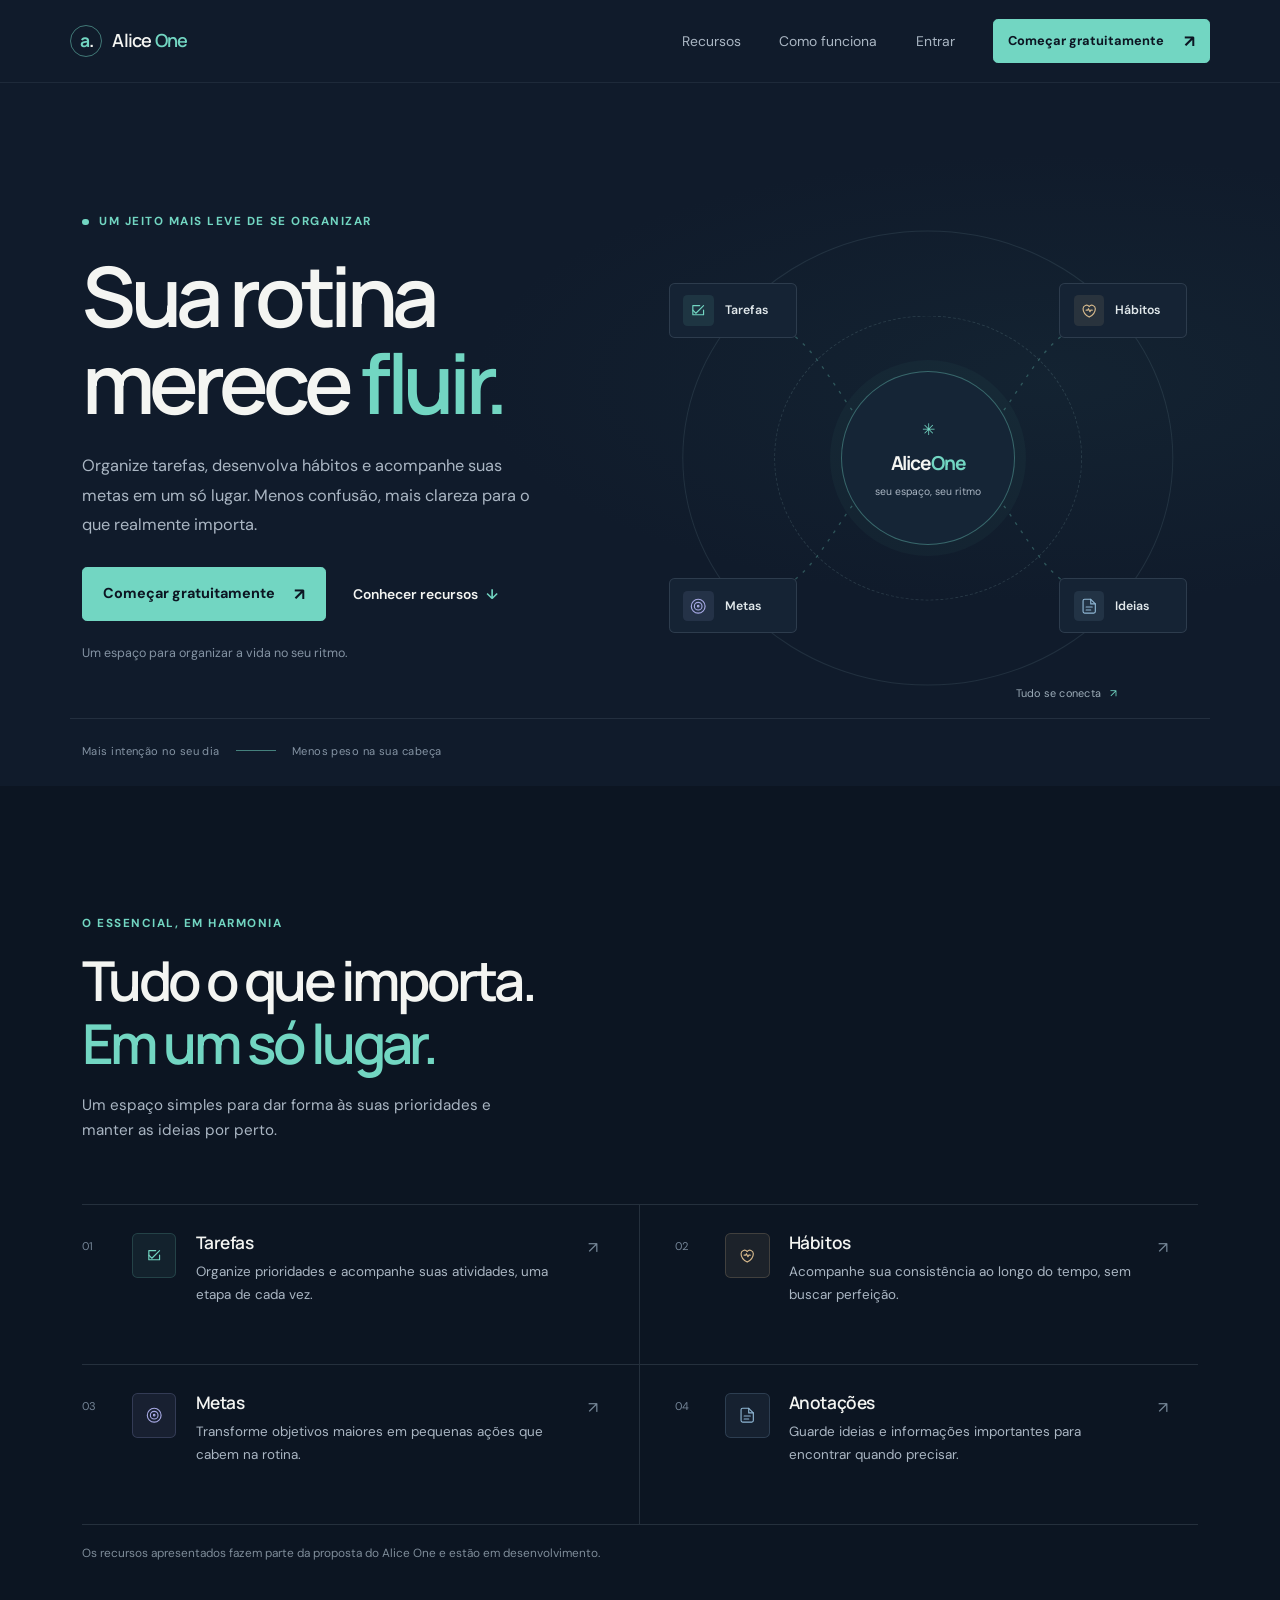
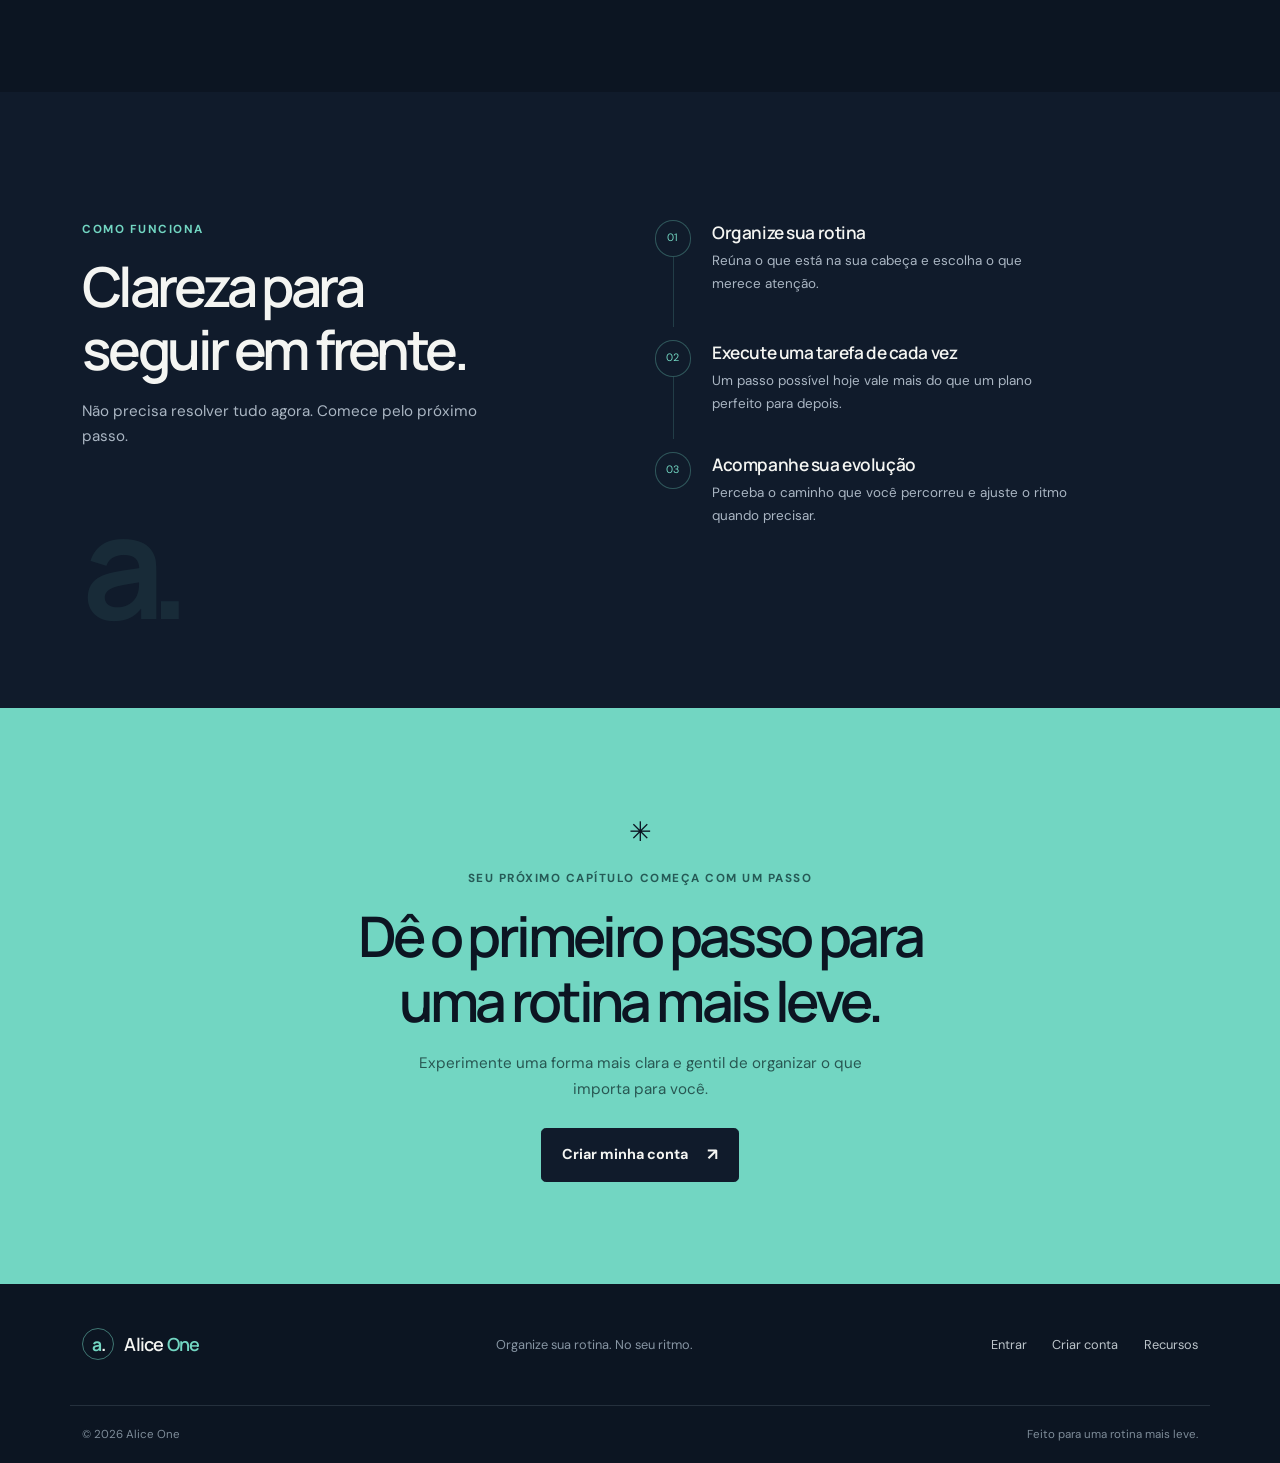
==== index.html @ fb162dd1 "Adicionando apresentação inicial no index.html e adicionando a o arquvivo landing.css" ====
<!DOCTYPE html>
<html lang="pt-BR">
<head>
    <meta charset="UTF-8">
    <meta name="viewport" content="width=device-width, initial-scale=1">
    <meta name="theme-color" content="#101b2b">
    <meta
        name="description"
        content="Conheça o Alice One: um espaço para organizar tarefas, hábitos, metas e ideias com mais clareza."
    >
    <title>Alice One — Sua rotina merece fluir</title>
    <link rel="preconnect" href="https://fonts.googleapis.com">
    <link rel="preconnect" href="https://fonts.gstatic.com" crossorigin>
    <link href="https://fonts.googleapis.com/css2?family=DM+Sans:wght@400;500;600;700&family=Manrope:wght@500;600;700;800&display=swap" rel="stylesheet">
    <link
        href="https://cdn.jsdelivr.net/npm/bootstrap@5.3.3/dist/css/bootstrap.min.css"
        rel="stylesheet"
        integrity="sha384-QWTKZyjpPEjISv5WaRU9OFeRpok6YctnYmDr5pNlyT2bRjXh0JMhjY6hW+ALEwIH"
        crossorigin="anonymous"
    >
    <link rel="stylesheet" href="css/landing.css">
    <script src="js/landing.js" defer></script>
</head>
<body class="landing-page">
    <a class="skip-link" href="#conteudo">Pular para o conteúdo</a>

    <header class="site-header">
        <nav class="container navbar site-nav" aria-label="Navegação principal">
            <a class="brand" href="#inicio" aria-label="Alice One, início">
                <span class="brand-mark" aria-hidden="true">a<span>.</span></span>
                <span>Alice <strong>One</strong></span>
            </a>

            <button
                class="nav-toggle"
                type="button"
                aria-expanded="false"
                aria-controls="menu-principal"
                aria-label="Abrir menu"
            >
                <span></span>
                <span></span>
            </button>

            <div class="nav-menu" id="menu-principal">
                <a href="#recursos">Recursos</a>
                <a href="#como-funciona">Como funciona</a>
                <a class="nav-login" href="pages/autenticacao/login.html">Entrar</a>
                <a class="button button-small" href="pages/autenticacao/cadrastro.html">
                    Começar gratuitamente
                    <span aria-hidden="true">↗</span>
                </a>
            </div>
        </nav>
    </header>

    <main id="conteudo">
        <section class="hero-section" id="inicio" aria-labelledby="hero-title">
            <div class="container hero-grid">
                <div class="hero-copy">
                    <p class="eyebrow"><span class="eyebrow-dot" aria-hidden="true"></span> Um jeito mais leve de se organizar</p>
                    <h1 id="hero-title">Sua rotina<br>merece <span>fluir.</span></h1>
                    <p class="hero-description">
                        Organize tarefas, desenvolva hábitos e acompanhe suas metas em um só lugar.
                        Menos confusão, mais clareza para o que realmente importa.
                    </p>
                    <div class="hero-actions">
                        <a class="button" href="pages/autenticacao/cadrastro.html">
                            Começar gratuitamente
                            <span aria-hidden="true">↗</span>
                        </a>
                        <a class="text-link" href="#recursos">
                            Conhecer recursos
                            <span aria-hidden="true">↓</span>
                        </a>
                    </div>
                    <p class="hero-note">Um espaço para organizar a vida no seu ritmo.</p>
                </div>

                <div class="flow-art" role="img" aria-label="Ilustração conceitual: tarefas, hábitos, metas e ideias conectados em um fluxo de organização pessoal">
                    <div class="art-orbit orbit-outer" aria-hidden="true"></div>
                    <div class="art-orbit orbit-inner" aria-hidden="true"></div>
                    <svg class="flow-lines" viewBox="0 0 540 500" fill="none" aria-hidden="true">
                        <path d="M266 250C185 250 174 111 91 111" />
                        <path d="M274 250C355 250 366 111 449 111" />
                        <path d="M266 250C185 250 174 389 91 389" />
                        <path d="M274 250C355 250 366 389 449 389" />
                        <circle cx="91" cy="111" r="4" />
                        <circle cx="449" cy="111" r="4" />
                        <circle cx="91" cy="389" r="4" />
                        <circle cx="449" cy="389" r="4" />
                    </svg>
                    <div class="flow-center">
                        <span class="center-spark" aria-hidden="true">✳</span>
                        <span class="center-name">Alice<span>One</span></span>
                        <span class="center-caption">seu espaço, seu ritmo</span>
                    </div>
                    <div class="flow-node node-tasks">
                        <span class="node-icon icon-task" aria-hidden="true">
                            <svg viewBox="0 0 24 24"><path d="m5 12 4 4L19 6"/><path d="M19 12v6H5V6h9"/></svg>
                        </span>
                        <span>Tarefas</span>
                    </div>
                    <div class="flow-node node-habits">
                        <span class="node-icon icon-habit" aria-hidden="true">
                            <svg viewBox="0 0 24 24"><path d="M12 21s-8-4.4-8-11a4.5 4.5 0 0 1 8-2.8A4.5 4.5 0 0 1 20 10c0 6.6-8 11-8 11Z"/><path d="M8 12h2l1-2 2 4 1-2h2"/></svg>
                        </span>
                        <span>Hábitos</span>
                    </div>
                    <div class="flow-node node-goals">
                        <span class="node-icon icon-goal" aria-hidden="true">
                            <svg viewBox="0 0 24 24"><circle cx="12" cy="12" r="9"/><circle cx="12" cy="12" r="5"/><circle cx="12" cy="12" r="1"/></svg>
                        </span>
                        <span>Metas</span>
                    </div>
                    <div class="flow-node node-notes">
                        <span class="node-icon icon-note" aria-hidden="true">
                            <svg viewBox="0 0 24 24"><path d="M14 3H6a2 2 0 0 0-2 2v14a2 2 0 0 0 2 2h12a2 2 0 0 0 2-2V9Z"/><path d="M14 3v6h6M8 13h8M8 17h6"/></svg>
                        </span>
                        <span>Ideias</span>
                    </div>
                    <span class="art-label">Tudo se conecta <span aria-hidden="true">↗</span></span>
                </div>
            </div>
            <div class="hero-bottom container" aria-hidden="true">
                <span>Mais intenção no seu dia</span>
                <span class="hero-bottom-line"></span>
                <span>Menos peso na sua cabeça</span>
            </div>
        </section>

        <section class="features-section section-space" id="recursos" aria-labelledby="features-title">
            <div class="container">
                <div class="section-heading">
                    <p class="eyebrow">O essencial, em harmonia</p>
                    <h2 id="features-title">Tudo o que importa.<br><span>Em um só lugar.</span></h2>
                    <p>Um espaço simples para dar forma às suas prioridades e manter as ideias por perto.</p>
                </div>

                <div class="row g-0 feature-list">
                    <article class="col-12 col-md-6 feature-item">
                        <span class="feature-number">01</span>
                        <span class="feature-icon feature-icon-task" aria-hidden="true">
                            <svg viewBox="0 0 24 24"><path d="m5 12 4 4L19 6"/><path d="M19 12v6H5V6h9"/></svg>
                        </span>
                        <div>
                            <h3>Tarefas</h3>
                            <p>Organize prioridades e acompanhe suas atividades, uma etapa de cada vez.</p>
                        </div>
                        <span class="feature-arrow" aria-hidden="true">↗</span>
                    </article>
                    <article class="col-12 col-md-6 feature-item">
                        <span class="feature-number">02</span>
                        <span class="feature-icon feature-icon-habit" aria-hidden="true">
                            <svg viewBox="0 0 24 24"><path d="M12 21s-8-4.4-8-11a4.5 4.5 0 0 1 8-2.8A4.5 4.5 0 0 1 20 10c0 6.6-8 11-8 11Z"/><path d="M8 12h2l1-2 2 4 1-2h2"/></svg>
                        </span>
                        <div>
                            <h3>Hábitos</h3>
                            <p>Acompanhe sua consistência ao longo do tempo, sem buscar perfeição.</p>
                        </div>
                        <span class="feature-arrow" aria-hidden="true">↗</span>
                    </article>
                    <article class="col-12 col-md-6 feature-item">
                        <span class="feature-number">03</span>
                        <span class="feature-icon feature-icon-goal" aria-hidden="true">
                            <svg viewBox="0 0 24 24"><circle cx="12" cy="12" r="9"/><circle cx="12" cy="12" r="5"/><circle cx="12" cy="12" r="1"/></svg>
                        </span>
                        <div>
                            <h3>Metas</h3>
                            <p>Transforme objetivos maiores em pequenas ações que cabem na rotina.</p>
                        </div>
                        <span class="feature-arrow" aria-hidden="true">↗</span>
                    </article>
                    <article class="col-12 col-md-6 feature-item">
                        <span class="feature-number">04</span>
                        <span class="feature-icon feature-icon-note" aria-hidden="true">
                            <svg viewBox="0 0 24 24"><path d="M14 3H6a2 2 0 0 0-2 2v14a2 2 0 0 0 2 2h12a2 2 0 0 0 2-2V9Z"/><path d="M14 3v6h6M8 13h8M8 17h6"/></svg>
                        </span>
                        <div>
                            <h3>Anotações</h3>
                            <p>Guarde ideias e informações importantes para encontrar quando precisar.</p>
                        </div>
                        <span class="feature-arrow" aria-hidden="true">↗</span>
                    </article>
                </div>
                <p class="feature-disclaimer">Os recursos apresentados fazem parte da proposta do Alice One e estão em desenvolvimento.</p>
            </div>
        </section>

        <section class="steps-section section-space" id="como-funciona" aria-labelledby="steps-title">
            <div class="container steps-layout">
                <div class="steps-intro">
                    <p class="eyebrow">Como funciona</p>
                    <h2 id="steps-title">Clareza para<br>seguir em frente.</h2>
                    <p>Não precisa resolver tudo agora. Comece pelo próximo passo.</p>
                    <span class="steps-mark" aria-hidden="true">a.</span>
                </div>
                <ol class="steps-list">
                    <li>
                        <span class="step-index">01</span>
                        <div>
                            <h3>Organize sua rotina</h3>
                            <p>Reúna o que está na sua cabeça e escolha o que merece atenção.</p>
                        </div>
                        <span class="step-line" aria-hidden="true"></span>
                    </li>
                    <li>
                        <span class="step-index">02</span>
                        <div>
                            <h3>Execute uma tarefa de cada vez</h3>
                            <p>Um passo possível hoje vale mais do que um plano perfeito para depois.</p>
                        </div>
                        <span class="step-line" aria-hidden="true"></span>
                    </li>
                    <li>
                        <span class="step-index">03</span>
                        <div>
                            <h3>Acompanhe sua evolução</h3>
                            <p>Perceba o caminho que você percorreu e ajuste o ritmo quando precisar.</p>
                        </div>
                        <span class="step-line" aria-hidden="true"></span>
                    </li>
                </ol>
            </div>
        </section>

        <section class="cta-section" aria-labelledby="cta-title">
            <div class="container cta-inner">
                <span class="cta-asterisk" aria-hidden="true">✳</span>
                <p class="eyebrow">Seu próximo capítulo começa com um passo</p>
                <h2 id="cta-title">Dê o primeiro passo para<br>uma rotina mais leve.</h2>
                <p>Experimente uma forma mais clara e gentil de organizar o que importa para você.</p>
                <a class="button button-dark" href="pages/autenticacao/cadrastro.html">
                    Criar minha conta
                    <span aria-hidden="true">↗</span>
                </a>
            </div>
        </section>
    </main>

    <footer class="site-footer">
        <div class="container footer-main">
            <a class="brand footer-brand" href="#inicio" aria-label="Alice One, voltar ao início">
                <span class="brand-mark" aria-hidden="true">a<span>.</span></span>
                <span>Alice <strong>One</strong></span>
            </a>
            <p>Organize sua rotina. No seu ritmo.</p>
            <nav class="footer-links" aria-label="Navegação do rodapé">
                <a href="pages/autenticacao/login.html">Entrar</a>
                <a href="pages/autenticacao/cadrastro.html">Criar conta</a>
                <a href="#recursos">Recursos</a>
            </nav>
        </div>
        <div class="container footer-bottom">
            <span>© <span id="current-year">2026</span> Alice One</span>
            <span>Feito para uma rotina mais leve.</span>
        </div>
    </footer>
</body>
</html>
---- css/landing.css ----
:root {
    color-scheme: dark;
    --night: #101b2b;
    --night-deep: #0c1522;
    --night-soft: #172538;
    --aqua: #72d6c2;
    --aqua-bright: #8be3d1;
    --white: #f4f5f2;
    --muted: #aab6c3;
    --line: rgba(191, 211, 222, 0.14);
    --font-body: "DM Sans", "Segoe UI", sans-serif;
    --font-heading: "Manrope", "Segoe UI", sans-serif;
}

* {
    box-sizing: border-box;
}

html {
    scroll-behavior: smooth;
    scroll-padding-top: 5.5rem;
}

body.landing-page {
    margin: 0;
    overflow-x: hidden;
    background: var(--night);
    color: var(--white);
    font-family: var(--font-body);
    font-size: 1rem;
    line-height: 1.65;
    -webkit-font-smoothing: antialiased;
}

.landing-page a {
    color: inherit;
    text-decoration: none;
}

.landing-page a:focus-visible,
.landing-page button:focus-visible {
    outline: 3px solid var(--aqua-bright);
    outline-offset: 4px;
}

.skip-link {
    position: absolute;
    z-index: 20;
    top: 0.75rem;
    left: 0.75rem;
    padding: 0.65rem 1rem;
    transform: translateY(-150%);
    border-radius: 0.35rem;
    background: var(--aqua);
    color: var(--night-deep) !important;
    font-weight: 700;
}

.skip-link:focus {
    transform: translateY(0);
}

.site-header {
    position: relative;
    z-index: 5;
    border-bottom: 1px solid rgba(191, 211, 222, 0.08);
}

.site-nav {
    min-height: 82px;
    display: flex;
    justify-content: space-between;
}

.brand {
    display: inline-flex;
    align-items: center;
    gap: 0.65rem;
    color: var(--white) !important;
    font-family: var(--font-heading);
    font-size: 1.13rem;
    font-weight: 600;
    letter-spacing: -0.045em;
}

.brand strong {
    color: var(--aqua);
    font-weight: 600;
}

.brand-mark {
    display: flex;
    width: 2rem;
    height: 2rem;
    align-items: center;
    justify-content: center;
    border: 1px solid rgba(114, 214, 194, 0.5);
    border-radius: 50%;
    color: var(--aqua);
    font-family: var(--font-heading);
    font-size: 1.1rem;
    font-weight: 700;
    letter-spacing: -0.08em;
    line-height: 1;
}

.brand-mark span {
    color: var(--white);
}

.nav-menu {
    display: flex;
    align-items: center;
    gap: clamp(1.2rem, 3vw, 2.6rem);
    color: var(--muted);
    font-size: 0.87rem;
}

.nav-menu > a:not(.button):hover,
.footer-links a:hover {
    color: var(--aqua);
}

.nav-login {
    color: var(--white);
}

.button {
    min-height: 3.35rem;
    display: inline-flex;
    align-items: center;
    justify-content: center;
    gap: 1.2rem;
    padding: 0.85rem 1.25rem;
    border: 1px solid var(--aqua);
    border-radius: 0.3rem;
    background: var(--aqua);
    color: var(--night-deep) !important;
    font-size: 0.9rem;
    font-weight: 700;
    transition: background-color 180ms ease, border-color 180ms ease, transform 180ms ease;
}

.button:hover {
    transform: translateY(-2px);
    border-color: var(--aqua-bright);
    background: var(--aqua-bright);
}

.button span {
    font-size: 1.05rem;
    line-height: 1;
}

.button-small {
    min-height: 2.7rem;
    padding: 0.65rem 0.9rem;
    font-size: 0.8rem;
}

.nav-toggle {
    display: none;
}

.hero-section {
    position: relative;
    overflow: hidden;
    padding: clamp(4.75rem, 9vw, 8rem) 0 1.6rem;
    background:
        radial-gradient(ellipse at 82% 42%, rgba(36, 74, 82, 0.17), transparent 39%),
        var(--night);
}

.hero-grid {
    display: grid;
    min-height: 520px;
    grid-template-columns: minmax(0, 0.91fr) minmax(430px, 1.09fr);
    align-items: center;
    gap: 2rem;
}

.hero-copy {
    position: relative;
    z-index: 1;
    max-width: 570px;
    padding-bottom: 2.5rem;
}

.eyebrow {
    display: flex;
    align-items: center;
    gap: 0.65rem;
    margin: 0 0 1.25rem;
    color: var(--aqua);
    font-size: 0.73rem;
    font-weight: 700;
    letter-spacing: 0.13em;
    text-transform: uppercase;
}

.eyebrow-dot {
    width: 0.42rem;
    height: 0.42rem;
    border-radius: 50%;
    background: var(--aqua);
}

.hero-copy h1,
.section-heading h2,
.steps-intro h2,
.cta-inner h2 {
    margin: 0;
    font-family: var(--font-heading);
    font-weight: 600;
    letter-spacing: -0.065em;
}

.hero-copy h1 {
    font-size: clamp(3.5rem, 6.5vw, 5.65rem);
    line-height: 1.05;
}

.hero-copy h1 span,
.section-heading h2 span {
    color: var(--aqua);
}

.hero-description {
    max-width: 450px;
    margin: 1.55rem 0 1.75rem;
    color: var(--muted);
    font-size: 1.02rem;
    line-height: 1.8;
}

.hero-actions {
    display: flex;
    flex-wrap: wrap;
    align-items: center;
    gap: 1.65rem;
}

.text-link {
    display: inline-flex;
    align-items: center;
    gap: 0.55rem;
    color: var(--white) !important;
    font-size: 0.87rem;
    font-weight: 600;
}

.text-link span {
    color: var(--aqua);
    transition: transform 180ms ease;
}

.text-link:hover span {
    transform: translateY(3px);
}

.hero-note {
    margin: 1.4rem 0 0;
    color: #8493a3;
    font-size: 0.78rem;
}

.flow-art {
    position: relative;
    width: min(100%, 540px);
    aspect-ratio: 540 / 500;
    justify-self: end;
}

.art-orbit {
    position: absolute;
    top: 50%;
    left: 50%;
    border: 1px solid rgba(146, 187, 189, 0.13);
    border-radius: 50%;
    transform: translate(-50%, -50%);
}

.orbit-outer {
    width: 91%;
    height: 91%;
}

.orbit-inner {
    width: 57%;
    height: 57%;
    border-style: dashed;
    border-color: rgba(146, 187, 189, 0.18);
}

.flow-lines {
    position: absolute;
    inset: 0;
    width: 100%;
    height: 100%;
}

.flow-lines path {
    stroke: rgba(114, 214, 194, 0.3);
    stroke-dasharray: 3 7;
    stroke-width: 1.3;
}

.flow-lines circle {
    fill: var(--aqua);
}

.flow-center {
    position: absolute;
    top: 50%;
    left: 50%;
    width: 174px;
    height: 174px;
    display: flex;
    flex-direction: column;
    align-items: center;
    justify-content: center;
    border: 1px solid rgba(114, 214, 194, 0.38);
    border-radius: 50%;
    background: #152536;
    box-shadow: 0 0 0 11px rgba(114, 214, 194, 0.035);
    transform: translate(-50%, -50%);
}

.center-spark {
    margin-bottom: 0.3rem;
    color: var(--aqua);
    font-size: 1rem;
}

.center-name {
    font-family: var(--font-heading);
    font-size: 1.2rem;
    font-weight: 700;
    letter-spacing: -0.06em;
}

.center-name span {
    color: var(--aqua);
}

.center-caption {
    margin-top: 0.2rem;
    color: var(--muted);
    font-size: 0.65rem;
}

.flow-node {
    position: absolute;
    z-index: 1;
    min-width: 128px;
    display: flex;
    align-items: center;
    gap: 0.7rem;
    padding: 0.7rem 0.85rem;
    border: 1px solid rgba(191, 211, 222, 0.14);
    border-radius: 0.35rem;
    background: #152334;
    color: #e1e8eb;
    font-size: 0.77rem;
    font-weight: 600;
}

.node-tasks {
    top: 15%;
    left: 2%;
}

.node-habits {
    top: 15%;
    right: 2%;
}

.node-goals {
    bottom: 15%;
    left: 2%;
}

.node-notes {
    right: 2%;
    bottom: 15%;
}

.node-icon,
.feature-icon {
    display: grid;
    flex: 0 0 auto;
    place-items: center;
}

.node-icon {
    width: 1.9rem;
    height: 1.9rem;
    border-radius: 0.28rem;
    background: rgba(114, 214, 194, 0.1);
    color: var(--aqua);
}

.node-icon svg,
.feature-icon svg {
    width: 1.15rem;
    height: 1.15rem;
    fill: none;
    stroke: currentColor;
    stroke-linecap: round;
    stroke-linejoin: round;
    stroke-width: 1.5;
}

.icon-habit {
    color: #d6b98c;
    background: rgba(214, 185, 140, 0.11);
}

.icon-goal {
    color: #a7a9e4;
    background: rgba(167, 169, 228, 0.11);
}

.icon-note {
    color: #8eb6d3;
    background: rgba(142, 182, 211, 0.11);
}

.art-label {
    position: absolute;
    right: 15%;
    bottom: 1%;
    color: #9cacb8;
    font-size: 0.68rem;
    letter-spacing: 0.02em;
}

.art-label span {
    margin-left: 0.35rem;
    color: var(--aqua);
}

.hero-bottom {
    display: flex;
    align-items: center;
    gap: 1rem;
    padding-top: 1.4rem;
    border-top: 1px solid rgba(191, 211, 222, 0.11);
    color: #8493a3;
    font-size: 0.7rem;
    letter-spacing: 0.04em;
}

.hero-bottom-line {
    width: 2.5rem;
    height: 1px;
    background: rgba(114, 214, 194, 0.55);
}

.section-space {
    padding: clamp(5.5rem, 10vw, 8.5rem) 0;
}

.features-section {
    background: var(--night-deep);
}

.section-heading {
    max-width: 650px;
    margin-bottom: 3.8rem;
}

.section-heading .eyebrow,
.steps-intro .eyebrow {
    margin-bottom: 1rem;
}

.section-heading h2,
.steps-intro h2 {
    font-size: clamp(2.4rem, 4.3vw, 3.65rem);
    line-height: 1.15;
}

.section-heading > p:last-child,
.steps-intro > p:not(.eyebrow) {
    max-width: 435px;
    margin: 1.1rem 0 0;
    color: var(--muted);
    font-size: 0.95rem;
}

.feature-list {
    border-top: 1px solid var(--line);
}

.feature-item {
    min-height: 160px;
    display: grid;
    grid-template-columns: 2.1rem 3rem 1fr 1rem;
    align-items: start;
    gap: 1rem;
    padding: 1.75rem 1.5rem 1.65rem 0;
    border-bottom: 1px solid var(--line);
}

.feature-item:nth-child(odd) {
    padding-right: 2.2rem;
    border-right: 1px solid var(--line);
}

.feature-item:nth-child(even) {
    padding-left: 2.2rem;
}

.feature-number {
    padding-top: 0.25rem;
    color: #748496;
    font-size: 0.7rem;
    font-variant-numeric: tabular-nums;
}

.feature-icon {
    width: 2.8rem;
    height: 2.8rem;
    border: 1px solid rgba(114, 214, 194, 0.18);
    border-radius: 0.35rem;
    background: rgba(114, 214, 194, 0.07);
    color: var(--aqua);
}

.feature-icon-habit {
    border-color: rgba(214, 185, 140, 0.2);
    background: rgba(214, 185, 140, 0.08);
    color: #d6b98c;
}

.feature-icon-goal {
    border-color: rgba(167, 169, 228, 0.2);
    background: rgba(167, 169, 228, 0.08);
    color: #a7a9e4;
}

.feature-icon-note {
    border-color: rgba(142, 182, 211, 0.2);
    background: rgba(142, 182, 211, 0.08);
    color: #8eb6d3;
}

.feature-item h3,
.steps-list h3 {
    margin: 0;
    font-family: var(--font-heading);
    font-size: 1.08rem;
    font-weight: 600;
    letter-spacing: -0.025em;
}

.feature-item p,
.steps-list p {
    max-width: 355px;
    margin: 0.45rem 0 0;
    color: var(--muted);
    font-size: 0.84rem;
    line-height: 1.7;
}

.feature-arrow {
    padding-top: 0.15rem;
    color: #778899;
    font-size: 1rem;
}

.feature-disclaimer {
    margin: 1.2rem 0 0;
    color: #7e8c99;
    font-size: 0.74rem;
}

.steps-section {
    background: var(--night);
}

.steps-layout {
    display: grid;
    grid-template-columns: 0.9fr 1.1fr;
    gap: clamp(3rem, 10vw, 9rem);
}

.steps-intro {
    position: relative;
    min-height: 360px;
}

.steps-mark {
    position: absolute;
    bottom: -3.5rem;
    left: 0;
    color: rgba(114, 214, 194, 0.09);
    font-family: var(--font-heading);
    font-size: 9rem;
    font-weight: 700;
    letter-spacing: -0.12em;
    line-height: 1;
}

.steps-list {
    margin: 0;
    padding: 0;
    list-style: none;
}

.steps-list li {
    position: relative;
    display: grid;
    min-height: 112px;
    grid-template-columns: 2.5rem 1fr;
    gap: 1.1rem;
    padding-bottom: 1.6rem;
}

.steps-list li + li {
    padding-top: 0.5rem;
}

.step-index {
    position: relative;
    z-index: 1;
    width: 2.3rem;
    height: 2.3rem;
    display: grid;
    place-items: center;
    border: 1px solid rgba(114, 214, 194, 0.32);
    border-radius: 50%;
    background: var(--night);
    color: var(--aqua);
    font-size: 0.67rem;
}

.step-line {
    position: absolute;
    top: 2.3rem;
    bottom: 0.3rem;
    left: 1.12rem;
    width: 1px;
    background: rgba(114, 214, 194, 0.19);
}

.steps-list li:last-child .step-line {
    display: none;
}

.steps-list h3 {
    margin-top: 0.2rem;
}

.steps-list p {
    margin-top: 0.4rem;
}

.cta-section {
    padding: clamp(4.5rem, 8vw, 6.8rem) 0;
    background: var(--aqua);
    color: var(--night-deep);
    text-align: center;
}

.cta-inner {
    display: flex;
    flex-direction: column;
    align-items: center;
}

.cta-asterisk {
    margin-bottom: 0.85rem;
    font-size: 1.7rem;
}

.cta-inner .eyebrow {
    justify-content: center;
    margin-bottom: 1rem;
    color: #255a56;
}

.cta-inner h2 {
    font-size: clamp(2.1rem, 4.5vw, 3.5rem);
    line-height: 1.16;
}

.cta-inner > p:not(.eyebrow) {
    max-width: 480px;
    margin: 1.1rem 0 1.65rem;
    color: #285752;
    font-size: 0.95rem;
}

.button-dark {
    border-color: var(--night);
    background: var(--night);
    color: var(--white) !important;
}

.button-dark:hover {
    border-color: #1d3045;
    background: #1d3045;
}

.site-footer {
    background: var(--night-deep);
}

.footer-main {
    min-height: 122px;
    display: flex;
    align-items: center;
    justify-content: space-between;
    gap: 1.5rem;
    border-bottom: 1px solid var(--line);
}

.footer-main > p {
    margin: 0;
    color: #8795a3;
    font-size: 0.8rem;
}

.footer-links {
    display: flex;
    gap: 1.6rem;
    color: #bdc5cb;
    font-size: 0.8rem;
}

.footer-bottom {
    min-height: 57px;
    display: flex;
    align-items: center;
    justify-content: space-between;
    gap: 1rem;
    color: #7e8c99;
    font-size: 0.72rem;
}

@media (max-width: 991.98px) {
    .hero-grid {
        grid-template-columns: minmax(0, 0.92fr) minmax(350px, 1.08fr);
        gap: 0.6rem;
    }

    .hero-copy h1 {
        font-size: clamp(3.25rem, 6vw, 4.7rem);
    }

    .flow-node {
        min-width: 114px;
        padding: 0.6rem 0.65rem;
        font-size: 0.7rem;
    }

    .node-tasks,
    .node-goals {
        left: 0;
    }

    .node-habits,
    .node-notes {
        right: 0;
    }

    .flow-center {
        width: 148px;
        height: 148px;
    }

    .steps-layout {
        gap: 3.5rem;
    }
}

@media (max-width: 767.98px) {
    .site-nav {
        min-height: 72px;
    }

    .nav-toggle {
        width: 2.7rem;
        height: 2.7rem;
        display: flex;
        flex-direction: column;
        align-items: center;
        justify-content: center;
        gap: 0.35rem;
        border: 1px solid rgba(191, 211, 222, 0.2);
        border-radius: 0.3rem;
        background: transparent;
        color: var(--white);
    }

    .nav-toggle span {
        width: 1.1rem;
        height: 1px;
        background: currentColor;
        transition: transform 180ms ease;
    }

    .nav-toggle[aria-expanded="true"] span:first-child {
        transform: translateY(3px) rotate(45deg);
    }

    .nav-toggle[aria-expanded="true"] span:last-child {
        transform: translateY(-3px) rotate(-45deg);
    }

    .nav-menu {
        position: absolute;
        top: calc(100% - 1px);
        right: 0;
        left: 0;
        display: none;
        align-items: stretch;
        gap: 0;
        padding: 0.7rem 1.5rem 1.2rem;
        border-bottom: 1px solid var(--line);
        background: var(--night-deep);
    }

    .nav-menu.is-open {
        display: flex;
        flex-direction: column;
    }

    .nav-menu > a:not(.button) {
        padding: 0.8rem 0;
        border-bottom: 1px solid rgba(191, 211, 222, 0.08);
    }

    .nav-menu .button {
        align-self: flex-start;
        margin-top: 1rem;
    }

    .hero-section {
        padding-top: 4.8rem;
    }

    .hero-grid {
        min-height: initial;
        grid-template-columns: 1fr;
        gap: 2rem;
    }

    .hero-copy {
        padding-bottom: 0;
    }

    .hero-copy h1 {
        font-size: clamp(3.5rem, 12vw, 5.2rem);
    }

    .hero-description {
        max-width: 540px;
    }

    .flow-art {
        width: min(100%, 500px);
        justify-self: center;
    }

    .hero-bottom {
        margin-top: 1rem;
    }

    .feature-item,
    .feature-item:nth-child(odd),
    .feature-item:nth-child(even) {
        min-height: 140px;
        padding: 1.5rem 0;
        border-right: 0;
    }

    .feature-item p {
        max-width: 420px;
    }

    .steps-layout {
        grid-template-columns: 1fr;
        gap: 2.5rem;
    }

    .steps-intro {
        min-height: initial;
    }

    .steps-mark {
        right: 0;
        bottom: -1rem;
        left: auto;
        font-size: 6rem;
    }

    .footer-main {
        min-height: initial;
        flex-wrap: wrap;
        padding-top: 1.75rem;
        padding-bottom: 1.5rem;
    }

    .footer-main > p {
        order: 1;
        width: 100%;
    }
}

@media (max-width: 480px) {
    .hero-section {
        padding-top: 3.7rem;
    }

    .hero-copy h1 {
        font-size: clamp(3.25rem, 15vw, 4.25rem);
    }

    .hero-description {
        font-size: 0.94rem;
    }

    .hero-actions {
        align-items: flex-start;
        flex-direction: column;
        gap: 1.1rem;
    }

    .flow-art {
        width: calc(100% + 1.25rem);
        margin-left: -0.625rem;
    }

    .flow-node {
        min-width: 0;
        gap: 0.45rem;
        padding: 0.5rem;
        font-size: 0.63rem;
    }

    .node-icon {
        width: 1.6rem;
        height: 1.6rem;
    }

    .node-icon svg {
        width: 1rem;
        height: 1rem;
    }

    .flow-center {
        width: 126px;
        height: 126px;
    }

    .center-name {
        font-size: 1.05rem;
    }

    .center-caption {
        font-size: 0.58rem;
    }

    .art-label {
        right: 12%;
        bottom: 0;
        font-size: 0.59rem;
    }

    .hero-bottom {
        gap: 0.55rem;
        font-size: 0.59rem;
    }

    .hero-bottom-line {
        width: 1.3rem;
    }

    .feature-item {
        grid-template-columns: 1.6rem 2.5rem 1fr 0.7rem;
        gap: 0.65rem;
    }

    .feature-icon {
        width: 2.4rem;
        height: 2.4rem;
    }

    .feature-item h3 {
        font-size: 0.98rem;
    }

    .feature-item p {
        font-size: 0.79rem;
    }

    .footer-links {
        flex-wrap: wrap;
        gap: 0.8rem 1.2rem;
    }

    .footer-bottom {
        min-height: 68px;
        align-items: flex-start;
        flex-direction: column;
        justify-content: center;
        gap: 0.15rem;
    }
}

@media (prefers-reduced-motion: reduce) {
    html {
        scroll-behavior: auto;
    }

    *,
    *::before,
    *::after {
        scroll-behavior: auto !important;
        transition-duration: 0.01ms !important;
        animation-duration: 0.01ms !important;
        animation-iteration-count: 1 !important;
    }
}
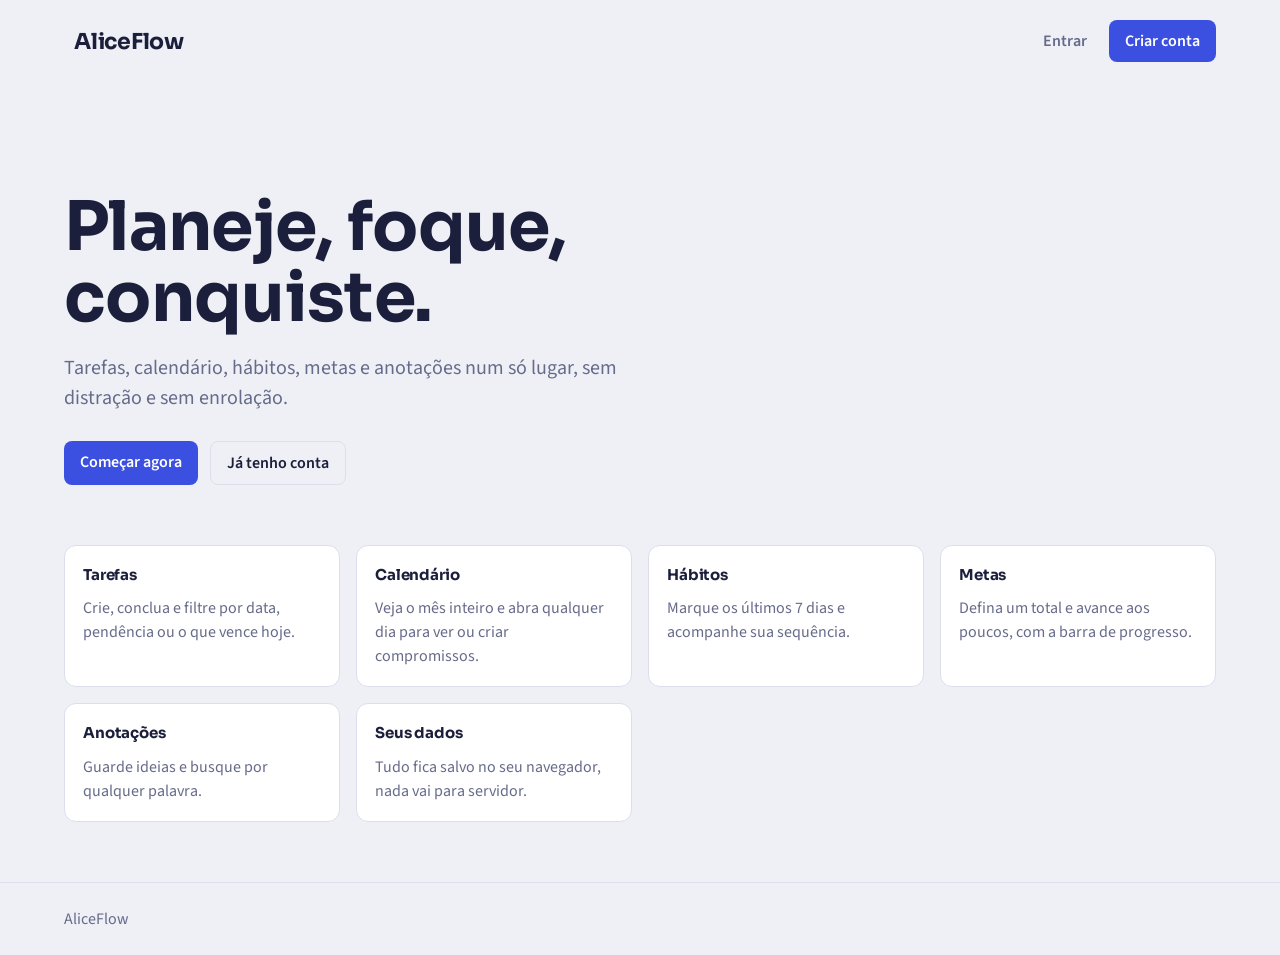
==== commit 7837cd42: "Versão final." ====
--- a/index.html
+++ b/index.html
@@ -1,260 +1,38 @@
 <!DOCTYPE html>
 <html lang="pt-BR">
 <head>
-    <meta charset="UTF-8">
-    <meta name="viewport" content="width=device-width, initial-scale=1">
-    <meta name="theme-color" content="#101b2b">
-    <meta
-        name="description"
-        content="Conheça o Alice One: um espaço para organizar tarefas, hábitos, metas e ideias com mais clareza."
-    >
-    <title>Alice One — Sua rotina merece fluir</title>
-    <link rel="preconnect" href="https://fonts.googleapis.com">
-    <link rel="preconnect" href="https://fonts.gstatic.com" crossorigin>
-    <link href="https://fonts.googleapis.com/css2?family=DM+Sans:wght@400;500;600;700&family=Manrope:wght@500;600;700;800&display=swap" rel="stylesheet">
-    <link
-        href="https://cdn.jsdelivr.net/npm/bootstrap@5.3.3/dist/css/bootstrap.min.css"
-        rel="stylesheet"
-        integrity="sha384-QWTKZyjpPEjISv5WaRU9OFeRpok6YctnYmDr5pNlyT2bRjXh0JMhjY6hW+ALEwIH"
-        crossorigin="anonymous"
-    >
-    <link rel="stylesheet" href="css/landing.css">
-    <script src="js/landing.js" defer></script>
+<meta charset="utf-8">
+<meta name="viewport" content="width=device-width, initial-scale=1">
+<title>AliceFlow | Agenda para organizar seus dias</title>
+<link rel="stylesheet" href="css/style.css">
+<link rel="stylesheet" href="css/landing.css">
 </head>
-<body class="landing-page">
-    <a class="skip-link" href="#conteudo">Pular para o conteúdo</a>
-
-    <header class="site-header">
-        <nav class="container navbar site-nav" aria-label="Navegação principal">
-            <a class="brand" href="#inicio" aria-label="Alice One, início">
-                <span class="brand-mark" aria-hidden="true">a<span>.</span></span>
-                <span>Alice <strong>One</strong></span>
-            </a>
-
-            <button
-                class="nav-toggle"
-                type="button"
-                aria-expanded="false"
-                aria-controls="menu-principal"
-                aria-label="Abrir menu"
-            >
-                <span></span>
-                <span></span>
-            </button>
-
-            <div class="nav-menu" id="menu-principal">
-                <a href="#recursos">Recursos</a>
-                <a href="#como-funciona">Como funciona</a>
-                <a class="nav-login" href="pages/autenticacao/login.html">Entrar</a>
-                <a class="button button-small" href="pages/autenticacao/cadrastro.html">
-                    Começar gratuitamente
-                    <span aria-hidden="true">↗</span>
-                </a>
-            </div>
-        </nav>
-    </header>
-
-    <main id="conteudo">
-        <section class="hero-section" id="inicio" aria-labelledby="hero-title">
-            <div class="container hero-grid">
-                <div class="hero-copy">
-                    <p class="eyebrow"><span class="eyebrow-dot" aria-hidden="true"></span> Um jeito mais leve de se organizar</p>
-                    <h1 id="hero-title">Sua rotina<br>merece <span>fluir.</span></h1>
-                    <p class="hero-description">
-                        Organize tarefas, desenvolva hábitos e acompanhe suas metas em um só lugar.
-                        Menos confusão, mais clareza para o que realmente importa.
-                    </p>
-                    <div class="hero-actions">
-                        <a class="button" href="pages/autenticacao/cadrastro.html">
-                            Começar gratuitamente
-                            <span aria-hidden="true">↗</span>
-                        </a>
-                        <a class="text-link" href="#recursos">
-                            Conhecer recursos
-                            <span aria-hidden="true">↓</span>
-                        </a>
-                    </div>
-                    <p class="hero-note">Um espaço para organizar a vida no seu ritmo.</p>
-                </div>
-
-                <div class="flow-art" role="img" aria-label="Ilustração conceitual: tarefas, hábitos, metas e ideias conectados em um fluxo de organização pessoal">
-                    <div class="art-orbit orbit-outer" aria-hidden="true"></div>
-                    <div class="art-orbit orbit-inner" aria-hidden="true"></div>
-                    <svg class="flow-lines" viewBox="0 0 540 500" fill="none" aria-hidden="true">
-                        <path d="M266 250C185 250 174 111 91 111" />
-                        <path d="M274 250C355 250 366 111 449 111" />
-                        <path d="M266 250C185 250 174 389 91 389" />
-                        <path d="M274 250C355 250 366 389 449 389" />
-                        <circle cx="91" cy="111" r="4" />
-                        <circle cx="449" cy="111" r="4" />
-                        <circle cx="91" cy="389" r="4" />
-                        <circle cx="449" cy="389" r="4" />
-                    </svg>
-                    <div class="flow-center">
-                        <span class="center-spark" aria-hidden="true">✳</span>
-                        <span class="center-name">Alice<span>One</span></span>
-                        <span class="center-caption">seu espaço, seu ritmo</span>
-                    </div>
-                    <div class="flow-node node-tasks">
-                        <span class="node-icon icon-task" aria-hidden="true">
-                            <svg viewBox="0 0 24 24"><path d="m5 12 4 4L19 6"/><path d="M19 12v6H5V6h9"/></svg>
-                        </span>
-                        <span>Tarefas</span>
-                    </div>
-                    <div class="flow-node node-habits">
-                        <span class="node-icon icon-habit" aria-hidden="true">
-                            <svg viewBox="0 0 24 24"><path d="M12 21s-8-4.4-8-11a4.5 4.5 0 0 1 8-2.8A4.5 4.5 0 0 1 20 10c0 6.6-8 11-8 11Z"/><path d="M8 12h2l1-2 2 4 1-2h2"/></svg>
-                        </span>
-                        <span>Hábitos</span>
-                    </div>
-                    <div class="flow-node node-goals">
-                        <span class="node-icon icon-goal" aria-hidden="true">
-                            <svg viewBox="0 0 24 24"><circle cx="12" cy="12" r="9"/><circle cx="12" cy="12" r="5"/><circle cx="12" cy="12" r="1"/></svg>
-                        </span>
-                        <span>Metas</span>
-                    </div>
-                    <div class="flow-node node-notes">
-                        <span class="node-icon icon-note" aria-hidden="true">
-                            <svg viewBox="0 0 24 24"><path d="M14 3H6a2 2 0 0 0-2 2v14a2 2 0 0 0 2 2h12a2 2 0 0 0 2-2V9Z"/><path d="M14 3v6h6M8 13h8M8 17h6"/></svg>
-                        </span>
-                        <span>Ideias</span>
-                    </div>
-                    <span class="art-label">Tudo se conecta <span aria-hidden="true">↗</span></span>
-                </div>
-            </div>
-            <div class="hero-bottom container" aria-hidden="true">
-                <span>Mais intenção no seu dia</span>
-                <span class="hero-bottom-line"></span>
-                <span>Menos peso na sua cabeça</span>
-            </div>
-        </section>
-
-        <section class="features-section section-space" id="recursos" aria-labelledby="features-title">
-            <div class="container">
-                <div class="section-heading">
-                    <p class="eyebrow">O essencial, em harmonia</p>
-                    <h2 id="features-title">Tudo o que importa.<br><span>Em um só lugar.</span></h2>
-                    <p>Um espaço simples para dar forma às suas prioridades e manter as ideias por perto.</p>
-                </div>
-
-                <div class="row g-0 feature-list">
-                    <article class="col-12 col-md-6 feature-item">
-                        <span class="feature-number">01</span>
-                        <span class="feature-icon feature-icon-task" aria-hidden="true">
-                            <svg viewBox="0 0 24 24"><path d="m5 12 4 4L19 6"/><path d="M19 12v6H5V6h9"/></svg>
-                        </span>
-                        <div>
-                            <h3>Tarefas</h3>
-                            <p>Organize prioridades e acompanhe suas atividades, uma etapa de cada vez.</p>
-                        </div>
-                        <span class="feature-arrow" aria-hidden="true">↗</span>
-                    </article>
-                    <article class="col-12 col-md-6 feature-item">
-                        <span class="feature-number">02</span>
-                        <span class="feature-icon feature-icon-habit" aria-hidden="true">
-                            <svg viewBox="0 0 24 24"><path d="M12 21s-8-4.4-8-11a4.5 4.5 0 0 1 8-2.8A4.5 4.5 0 0 1 20 10c0 6.6-8 11-8 11Z"/><path d="M8 12h2l1-2 2 4 1-2h2"/></svg>
-                        </span>
-                        <div>
-                            <h3>Hábitos</h3>
-                            <p>Acompanhe sua consistência ao longo do tempo, sem buscar perfeição.</p>
-                        </div>
-                        <span class="feature-arrow" aria-hidden="true">↗</span>
-                    </article>
-                    <article class="col-12 col-md-6 feature-item">
-                        <span class="feature-number">03</span>
-                        <span class="feature-icon feature-icon-goal" aria-hidden="true">
-                            <svg viewBox="0 0 24 24"><circle cx="12" cy="12" r="9"/><circle cx="12" cy="12" r="5"/><circle cx="12" cy="12" r="1"/></svg>
-                        </span>
-                        <div>
-                            <h3>Metas</h3>
-                            <p>Transforme objetivos maiores em pequenas ações que cabem na rotina.</p>
-                        </div>
-                        <span class="feature-arrow" aria-hidden="true">↗</span>
-                    </article>
-                    <article class="col-12 col-md-6 feature-item">
-                        <span class="feature-number">04</span>
-                        <span class="feature-icon feature-icon-note" aria-hidden="true">
-                            <svg viewBox="0 0 24 24"><path d="M14 3H6a2 2 0 0 0-2 2v14a2 2 0 0 0 2 2h12a2 2 0 0 0 2-2V9Z"/><path d="M14 3v6h6M8 13h8M8 17h6"/></svg>
-                        </span>
-                        <div>
-                            <h3>Anotações</h3>
-                            <p>Guarde ideias e informações importantes para encontrar quando precisar.</p>
-                        </div>
-                        <span class="feature-arrow" aria-hidden="true">↗</span>
-                    </article>
-                </div>
-                <p class="feature-disclaimer">Os recursos apresentados fazem parte da proposta do Alice One e estão em desenvolvimento.</p>
-            </div>
-        </section>
-
-        <section class="steps-section section-space" id="como-funciona" aria-labelledby="steps-title">
-            <div class="container steps-layout">
-                <div class="steps-intro">
-                    <p class="eyebrow">Como funciona</p>
-                    <h2 id="steps-title">Clareza para<br>seguir em frente.</h2>
-                    <p>Não precisa resolver tudo agora. Comece pelo próximo passo.</p>
-                    <span class="steps-mark" aria-hidden="true">a.</span>
-                </div>
-                <ol class="steps-list">
-                    <li>
-                        <span class="step-index">01</span>
-                        <div>
-                            <h3>Organize sua rotina</h3>
-                            <p>Reúna o que está na sua cabeça e escolha o que merece atenção.</p>
-                        </div>
-                        <span class="step-line" aria-hidden="true"></span>
-                    </li>
-                    <li>
-                        <span class="step-index">02</span>
-                        <div>
-                            <h3>Execute uma tarefa de cada vez</h3>
-                            <p>Um passo possível hoje vale mais do que um plano perfeito para depois.</p>
-                        </div>
-                        <span class="step-line" aria-hidden="true"></span>
-                    </li>
-                    <li>
-                        <span class="step-index">03</span>
-                        <div>
-                            <h3>Acompanhe sua evolução</h3>
-                            <p>Perceba o caminho que você percorreu e ajuste o ritmo quando precisar.</p>
-                        </div>
-                        <span class="step-line" aria-hidden="true"></span>
-                    </li>
-                </ol>
-            </div>
-        </section>
-
-        <section class="cta-section" aria-labelledby="cta-title">
-            <div class="container cta-inner">
-                <span class="cta-asterisk" aria-hidden="true">✳</span>
-                <p class="eyebrow">Seu próximo capítulo começa com um passo</p>
-                <h2 id="cta-title">Dê o primeiro passo para<br>uma rotina mais leve.</h2>
-                <p>Experimente uma forma mais clara e gentil de organizar o que importa para você.</p>
-                <a class="button button-dark" href="pages/autenticacao/cadrastro.html">
-                    Criar minha conta
-                    <span aria-hidden="true">↗</span>
-                </a>
-            </div>
-        </section>
-    </main>
-
-    <footer class="site-footer">
-        <div class="container footer-main">
-            <a class="brand footer-brand" href="#inicio" aria-label="Alice One, voltar ao início">
-                <span class="brand-mark" aria-hidden="true">a<span>.</span></span>
-                <span>Alice <strong>One</strong></span>
-            </a>
-            <p>Organize sua rotina. No seu ritmo.</p>
-            <nav class="footer-links" aria-label="Navegação do rodapé">
-                <a href="pages/autenticacao/login.html">Entrar</a>
-                <a href="pages/autenticacao/cadrastro.html">Criar conta</a>
-                <a href="#recursos">Recursos</a>
-            </nav>
-        </div>
-        <div class="container footer-bottom">
-            <span>© <span id="current-year">2026</span> Alice One</span>
-            <span>Feito para uma rotina mais leve.</span>
-        </div>
-    </footer>
+<body>
+<header class="topo">
+<span class="logo">AliceFlow</span>
+<nav>
+<a href="pages/autenticacao/login.html">Entrar</a>
+<a class="btn" id="topo-criar" href="pages/autenticacao/cadastro.html">Criar conta</a>
+</nav>
+</header>
+<section class="capa">
+<h1>Planeje, foque, conquiste.</h1>
+<p>Tarefas, calendário, hábitos, metas e anotações num só lugar, sem distração e sem enrolação.</p>
+<div class="acoes">
+<a class="btn" id="criar" href="pages/autenticacao/cadastro.html">Começar agora</a>
+<a class="btn vazado" id="entrar" href="pages/autenticacao/login.html">Já tenho conta</a>
+</div>
+</section>
+<section class="recursos">
+<div><h3>Tarefas</h3><p>Crie, conclua e filtre por data, pendência ou o que vence hoje.</p></div>
+<div><h3>Calendário</h3><p>Veja o mês inteiro e abra qualquer dia para ver ou criar compromissos.</p></div>
+<div><h3>Hábitos</h3><p>Marque os últimos 7 dias e acompanhe sua sequência.</p></div>
+<div><h3>Metas</h3><p>Defina um total e avance aos poucos, com a barra de progresso.</p></div>
+<div><h3>Anotações</h3><p>Guarde ideias e busque por qualquer palavra.</p></div>
+<div><h3>Seus dados</h3><p>Tudo fica salvo no seu navegador, nada vai para servidor.</p></div>
+</section>
+<footer>AliceFlow</footer>
+<script src="js/storage.js"></script>
+<script src="js/landing.js"></script>
 </body>
-</html>
+</html>
--- a/css/style.css
+++ b/css/style.css
@@ -0,0 +1,73 @@
+@import url("https://fonts.googleapis.com/css2?family=Sora:wght@500;700&family=Source+Sans+3:wght@400;600&display=swap");
+:root{--bg:#eef0f6;--card:#fff;--tx:#1b1f3b;--mu:#666b8a;--ln:#dcdfeb;--ac:#3b4fe0;--on:#fff;--ok:#1f9d6b;--bad:#c93c4b}
+@media (prefers-color-scheme:dark){:root:not([data-theme=light]){--bg:#12141f;--card:#1b1e2e;--tx:#e8eaf6;--mu:#9498b8;--ln:#2c3048;--ac:#8b9bff;--on:#12141f;--ok:#4cc790;--bad:#ff7b88}}
+:root[data-theme=dark]{--bg:#12141f;--card:#1b1e2e;--tx:#e8eaf6;--mu:#9498b8;--ln:#2c3048;--ac:#8b9bff;--on:#12141f;--ok:#4cc790;--bad:#ff7b88}
+*{box-sizing:border-box;margin:0}
+body{background:var(--bg);color:var(--tx);font:400 16px/1.5 "Source Sans 3",system-ui,sans-serif;min-height:100vh}
+body[data-page]{display:grid;grid-template-columns:220px 1fr}
+h1,h2,h3,.logo{font-family:Sora,system-ui,sans-serif;letter-spacing:-.01em}
+a{color:var(--ac)}
+nav{padding:24px 16px;border-right:1px solid var(--ln);position:sticky;top:0;height:100vh;display:flex;flex-direction:column;gap:4px}
+.logo{font-size:22px;font-weight:700;padding:0 10px}
+.tag{color:var(--mu);font-size:13px;padding:0 10px 20px}
+nav a{padding:9px 12px;border-radius:8px;color:var(--mu);text-decoration:none;font-weight:600}
+nav a:hover{color:var(--tx)}
+nav a.on{background:var(--ac);color:var(--on)}
+.sair{margin-top:auto;text-align:left;padding:9px 12px;color:var(--mu);font-weight:600}
+main{padding:32px clamp(16px,4vw,48px);max-width:860px;width:100%}
+h2{font-size:26px;margin-bottom:18px}
+h3{font-size:15px;margin-bottom:10px}
+.hero{display:flex;align-items:center;gap:24px;margin-bottom:24px;color:var(--mu)}
+.ring{width:110px;height:110px;flex:none;position:relative}
+.ring svg{transform:rotate(-90deg)}
+.ring b{position:absolute;inset:0;display:grid;place-items:center;font:700 22px Sora,sans-serif;color:var(--tx)}
+.stats{display:grid;grid-template-columns:repeat(3,1fr);gap:12px;margin-bottom:24px}
+.stat{background:var(--card);border:1px solid var(--ln);border-radius:14px;padding:14px 16px}
+.stat b{display:block;font:700 26px Sora,sans-serif}
+.stat span{color:var(--mu);font-size:14px}
+.box{background:var(--card);border:1px solid var(--ln);border-radius:10px;padding:16px;margin-bottom:16px}
+.cols{display:grid;grid-template-columns:1fr 1fr;gap:16px}
+.cols .box{margin:0}
+ul{list-style:none;padding:0}
+.row{display:flex;align-items:center;gap:10px;padding:9px 0;border-bottom:1px solid var(--ln)}
+.row:last-child{border:0}
+.row span{flex:1}
+.row.done span{text-decoration:line-through;color:var(--mu)}
+.row small,small{color:var(--mu)}
+.empty{color:var(--mu);padding:6px 0}
+input,select,textarea,button{font:inherit;color:inherit}
+input[type=text],input[type=email],input[type=password],input[type=date],input[type=number],select,textarea{background:var(--bg);border:1px solid var(--ln);border-radius:8px;padding:9px 12px;min-width:0}
+input[type=checkbox]{width:19px;height:19px;accent-color:var(--ac)}
+form{display:flex;gap:8px;margin-bottom:16px;flex-wrap:wrap}
+form input[type=text],form textarea{flex:1;min-width:140px}
+button{cursor:pointer;border:0;background:none}
+.btn{background:var(--ac);color:var(--on);border-radius:8px;padding:9px 16px;font-weight:600;text-decoration:none;display:inline-block}
+.btn.perigo{background:var(--bad);color:#fff}
+.btn.vazado{background:none;color:var(--tx);border:1px solid var(--ln)}
+.x{color:var(--mu);font-size:20px;line-height:1;padding:2px 6px;border-radius:6px}
+.x:hover{color:var(--bad)}
+:focus-visible{outline:2px solid var(--ac);outline-offset:2px}
+.chips{display:flex;gap:8px;margin-bottom:14px;flex-wrap:wrap}
+.chip{border:1px solid var(--ln);border-radius:99px;padding:5px 14px;color:var(--mu)}
+.chip.on{background:var(--tx);color:var(--bg);border-color:var(--tx)}
+.mes{display:flex;align-items:center;justify-content:space-between;margin-bottom:10px}
+.mes h3{margin:0;text-transform:capitalize}
+.grid{display:grid;grid-template-columns:repeat(7,1fr);gap:4px;margin-bottom:18px}
+.grid em{font-style:normal;color:var(--mu);font-size:13px;text-align:center}
+.day{aspect-ratio:1;border-radius:8px;background:var(--card);border:1px solid var(--ln);position:relative;font-weight:600}
+.day.now{border-color:var(--ac)}
+.day.sel{background:var(--ac);color:var(--on)}
+.day b{position:absolute;bottom:5px;left:50%;width:5px;height:5px;margin-left:-2.5px;border-radius:50%;background:var(--ok)}
+.dots{display:flex;gap:5px}
+.dot{width:28px;height:28px;border-radius:6px;border:1px solid var(--ln);font-size:12px;color:var(--mu)}
+.dot.on{background:var(--ok);border-color:var(--ok);color:#fff}
+.bar{height:8px;border-radius:99px;background:var(--bg);overflow:hidden;margin:8px 0}
+.bar i{display:block;height:100%;background:var(--ac)}
+.meta{display:flex;align-items:center;gap:8px;margin-bottom:6px}
+.meta h3{flex:1;margin:0}
+.notas{display:grid;grid-template-columns:repeat(auto-fill,minmax(230px,1fr));gap:12px}
+.nota{background:var(--card);border:1px solid var(--ln);border-radius:10px;padding:14px}
+.nota p{margin-bottom:8px;overflow-wrap:anywhere}
+#busca{width:100%;margin-bottom:16px}
+.campo{display:grid;gap:6px;margin-bottom:12px}
+@media (prefers-reduced-motion:no-preference){.bar i{transition:width .3s}}
--- a/css/landing.css
+++ b/css/landing.css
@@ -1,1027 +1,10 @@
-:root {
-    color-scheme: dark;
-    --night: #101b2b;
-    --night-deep: #0c1522;
-    --night-soft: #172538;
-    --aqua: #72d6c2;
-    --aqua-bright: #8be3d1;
-    --white: #f4f5f2;
-    --muted: #aab6c3;
-    --line: rgba(191, 211, 222, 0.14);
-    --font-body: "DM Sans", "Segoe UI", sans-serif;
-    --font-heading: "Manrope", "Segoe UI", sans-serif;
-}
-
-* {
-    box-sizing: border-box;
-}
-
-html {
-    scroll-behavior: smooth;
-    scroll-padding-top: 5.5rem;
-}
-
-body.landing-page {
-    margin: 0;
-    overflow-x: hidden;
-    background: var(--night);
-    color: var(--white);
-    font-family: var(--font-body);
-    font-size: 1rem;
-    line-height: 1.65;
-    -webkit-font-smoothing: antialiased;
-}
-
-.landing-page a {
-    color: inherit;
-    text-decoration: none;
-}
-
-.landing-page a:focus-visible,
-.landing-page button:focus-visible {
-    outline: 3px solid var(--aqua-bright);
-    outline-offset: 4px;
-}
-
-.skip-link {
-    position: absolute;
-    z-index: 20;
-    top: 0.75rem;
-    left: 0.75rem;
-    padding: 0.65rem 1rem;
-    transform: translateY(-150%);
-    border-radius: 0.35rem;
-    background: var(--aqua);
-    color: var(--night-deep) !important;
-    font-weight: 700;
-}
-
-.skip-link:focus {
-    transform: translateY(0);
-}
-
-.site-header {
-    position: relative;
-    z-index: 5;
-    border-bottom: 1px solid rgba(191, 211, 222, 0.08);
-}
-
-.site-nav {
-    min-height: 82px;
-    display: flex;
-    justify-content: space-between;
-}
-
-.brand {
-    display: inline-flex;
-    align-items: center;
-    gap: 0.65rem;
-    color: var(--white) !important;
-    font-family: var(--font-heading);
-    font-size: 1.13rem;
-    font-weight: 600;
-    letter-spacing: -0.045em;
-}
-
-.brand strong {
-    color: var(--aqua);
-    font-weight: 600;
-}
-
-.brand-mark {
-    display: flex;
-    width: 2rem;
-    height: 2rem;
-    align-items: center;
-    justify-content: center;
-    border: 1px solid rgba(114, 214, 194, 0.5);
-    border-radius: 50%;
-    color: var(--aqua);
-    font-family: var(--font-heading);
-    font-size: 1.1rem;
-    font-weight: 700;
-    letter-spacing: -0.08em;
-    line-height: 1;
-}
-
-.brand-mark span {
-    color: var(--white);
-}
-
-.nav-menu {
-    display: flex;
-    align-items: center;
-    gap: clamp(1.2rem, 3vw, 2.6rem);
-    color: var(--muted);
-    font-size: 0.87rem;
-}
-
-.nav-menu > a:not(.button):hover,
-.footer-links a:hover {
-    color: var(--aqua);
-}
-
-.nav-login {
-    color: var(--white);
-}
-
-.button {
-    min-height: 3.35rem;
-    display: inline-flex;
-    align-items: center;
-    justify-content: center;
-    gap: 1.2rem;
-    padding: 0.85rem 1.25rem;
-    border: 1px solid var(--aqua);
-    border-radius: 0.3rem;
-    background: var(--aqua);
-    color: var(--night-deep) !important;
-    font-size: 0.9rem;
-    font-weight: 700;
-    transition: background-color 180ms ease, border-color 180ms ease, transform 180ms ease;
-}
-
-.button:hover {
-    transform: translateY(-2px);
-    border-color: var(--aqua-bright);
-    background: var(--aqua-bright);
-}
-
-.button span {
-    font-size: 1.05rem;
-    line-height: 1;
-}
-
-.button-small {
-    min-height: 2.7rem;
-    padding: 0.65rem 0.9rem;
-    font-size: 0.8rem;
-}
-
-.nav-toggle {
-    display: none;
-}
-
-.hero-section {
-    position: relative;
-    overflow: hidden;
-    padding: clamp(4.75rem, 9vw, 8rem) 0 1.6rem;
-    background:
-        radial-gradient(ellipse at 82% 42%, rgba(36, 74, 82, 0.17), transparent 39%),
-        var(--night);
-}
-
-.hero-grid {
-    display: grid;
-    min-height: 520px;
-    grid-template-columns: minmax(0, 0.91fr) minmax(430px, 1.09fr);
-    align-items: center;
-    gap: 2rem;
-}
-
-.hero-copy {
-    position: relative;
-    z-index: 1;
-    max-width: 570px;
-    padding-bottom: 2.5rem;
-}
-
-.eyebrow {
-    display: flex;
-    align-items: center;
-    gap: 0.65rem;
-    margin: 0 0 1.25rem;
-    color: var(--aqua);
-    font-size: 0.73rem;
-    font-weight: 700;
-    letter-spacing: 0.13em;
-    text-transform: uppercase;
-}
-
-.eyebrow-dot {
-    width: 0.42rem;
-    height: 0.42rem;
-    border-radius: 50%;
-    background: var(--aqua);
-}
-
-.hero-copy h1,
-.section-heading h2,
-.steps-intro h2,
-.cta-inner h2 {
-    margin: 0;
-    font-family: var(--font-heading);
-    font-weight: 600;
-    letter-spacing: -0.065em;
-}
-
-.hero-copy h1 {
-    font-size: clamp(3.5rem, 6.5vw, 5.65rem);
-    line-height: 1.05;
-}
-
-.hero-copy h1 span,
-.section-heading h2 span {
-    color: var(--aqua);
-}
-
-.hero-description {
-    max-width: 450px;
-    margin: 1.55rem 0 1.75rem;
-    color: var(--muted);
-    font-size: 1.02rem;
-    line-height: 1.8;
-}
-
-.hero-actions {
-    display: flex;
-    flex-wrap: wrap;
-    align-items: center;
-    gap: 1.65rem;
-}
-
-.text-link {
-    display: inline-flex;
-    align-items: center;
-    gap: 0.55rem;
-    color: var(--white) !important;
-    font-size: 0.87rem;
-    font-weight: 600;
-}
-
-.text-link span {
-    color: var(--aqua);
-    transition: transform 180ms ease;
-}
-
-.text-link:hover span {
-    transform: translateY(3px);
-}
-
-.hero-note {
-    margin: 1.4rem 0 0;
-    color: #8493a3;
-    font-size: 0.78rem;
-}
-
-.flow-art {
-    position: relative;
-    width: min(100%, 540px);
-    aspect-ratio: 540 / 500;
-    justify-self: end;
-}
-
-.art-orbit {
-    position: absolute;
-    top: 50%;
-    left: 50%;
-    border: 1px solid rgba(146, 187, 189, 0.13);
-    border-radius: 50%;
-    transform: translate(-50%, -50%);
-}
-
-.orbit-outer {
-    width: 91%;
-    height: 91%;
-}
-
-.orbit-inner {
-    width: 57%;
-    height: 57%;
-    border-style: dashed;
-    border-color: rgba(146, 187, 189, 0.18);
-}
-
-.flow-lines {
-    position: absolute;
-    inset: 0;
-    width: 100%;
-    height: 100%;
-}
-
-.flow-lines path {
-    stroke: rgba(114, 214, 194, 0.3);
-    stroke-dasharray: 3 7;
-    stroke-width: 1.3;
-}
-
-.flow-lines circle {
-    fill: var(--aqua);
-}
-
-.flow-center {
-    position: absolute;
-    top: 50%;
-    left: 50%;
-    width: 174px;
-    height: 174px;
-    display: flex;
-    flex-direction: column;
-    align-items: center;
-    justify-content: center;
-    border: 1px solid rgba(114, 214, 194, 0.38);
-    border-radius: 50%;
-    background: #152536;
-    box-shadow: 0 0 0 11px rgba(114, 214, 194, 0.035);
-    transform: translate(-50%, -50%);
-}
-
-.center-spark {
-    margin-bottom: 0.3rem;
-    color: var(--aqua);
-    font-size: 1rem;
-}
-
-.center-name {
-    font-family: var(--font-heading);
-    font-size: 1.2rem;
-    font-weight: 700;
-    letter-spacing: -0.06em;
-}
-
-.center-name span {
-    color: var(--aqua);
-}
-
-.center-caption {
-    margin-top: 0.2rem;
-    color: var(--muted);
-    font-size: 0.65rem;
-}
-
-.flow-node {
-    position: absolute;
-    z-index: 1;
-    min-width: 128px;
-    display: flex;
-    align-items: center;
-    gap: 0.7rem;
-    padding: 0.7rem 0.85rem;
-    border: 1px solid rgba(191, 211, 222, 0.14);
-    border-radius: 0.35rem;
-    background: #152334;
-    color: #e1e8eb;
-    font-size: 0.77rem;
-    font-weight: 600;
-}
-
-.node-tasks {
-    top: 15%;
-    left: 2%;
-}
-
-.node-habits {
-    top: 15%;
-    right: 2%;
-}
-
-.node-goals {
-    bottom: 15%;
-    left: 2%;
-}
-
-.node-notes {
-    right: 2%;
-    bottom: 15%;
-}
-
-.node-icon,
-.feature-icon {
-    display: grid;
-    flex: 0 0 auto;
-    place-items: center;
-}
-
-.node-icon {
-    width: 1.9rem;
-    height: 1.9rem;
-    border-radius: 0.28rem;
-    background: rgba(114, 214, 194, 0.1);
-    color: var(--aqua);
-}
-
-.node-icon svg,
-.feature-icon svg {
-    width: 1.15rem;
-    height: 1.15rem;
-    fill: none;
-    stroke: currentColor;
-    stroke-linecap: round;
-    stroke-linejoin: round;
-    stroke-width: 1.5;
-}
-
-.icon-habit {
-    color: #d6b98c;
-    background: rgba(214, 185, 140, 0.11);
-}
-
-.icon-goal {
-    color: #a7a9e4;
-    background: rgba(167, 169, 228, 0.11);
-}
-
-.icon-note {
-    color: #8eb6d3;
-    background: rgba(142, 182, 211, 0.11);
-}
-
-.art-label {
-    position: absolute;
-    right: 15%;
-    bottom: 1%;
-    color: #9cacb8;
-    font-size: 0.68rem;
-    letter-spacing: 0.02em;
-}
-
-.art-label span {
-    margin-left: 0.35rem;
-    color: var(--aqua);
-}
-
-.hero-bottom {
-    display: flex;
-    align-items: center;
-    gap: 1rem;
-    padding-top: 1.4rem;
-    border-top: 1px solid rgba(191, 211, 222, 0.11);
-    color: #8493a3;
-    font-size: 0.7rem;
-    letter-spacing: 0.04em;
-}
-
-.hero-bottom-line {
-    width: 2.5rem;
-    height: 1px;
-    background: rgba(114, 214, 194, 0.55);
-}
-
-.section-space {
-    padding: clamp(5.5rem, 10vw, 8.5rem) 0;
-}
-
-.features-section {
-    background: var(--night-deep);
-}
-
-.section-heading {
-    max-width: 650px;
-    margin-bottom: 3.8rem;
-}
-
-.section-heading .eyebrow,
-.steps-intro .eyebrow {
-    margin-bottom: 1rem;
-}
-
-.section-heading h2,
-.steps-intro h2 {
-    font-size: clamp(2.4rem, 4.3vw, 3.65rem);
-    line-height: 1.15;
-}
-
-.section-heading > p:last-child,
-.steps-intro > p:not(.eyebrow) {
-    max-width: 435px;
-    margin: 1.1rem 0 0;
-    color: var(--muted);
-    font-size: 0.95rem;
-}
-
-.feature-list {
-    border-top: 1px solid var(--line);
-}
-
-.feature-item {
-    min-height: 160px;
-    display: grid;
-    grid-template-columns: 2.1rem 3rem 1fr 1rem;
-    align-items: start;
-    gap: 1rem;
-    padding: 1.75rem 1.5rem 1.65rem 0;
-    border-bottom: 1px solid var(--line);
-}
-
-.feature-item:nth-child(odd) {
-    padding-right: 2.2rem;
-    border-right: 1px solid var(--line);
-}
-
-.feature-item:nth-child(even) {
-    padding-left: 2.2rem;
-}
-
-.feature-number {
-    padding-top: 0.25rem;
-    color: #748496;
-    font-size: 0.7rem;
-    font-variant-numeric: tabular-nums;
-}
-
-.feature-icon {
-    width: 2.8rem;
-    height: 2.8rem;
-    border: 1px solid rgba(114, 214, 194, 0.18);
-    border-radius: 0.35rem;
-    background: rgba(114, 214, 194, 0.07);
-    color: var(--aqua);
-}
-
-.feature-icon-habit {
-    border-color: rgba(214, 185, 140, 0.2);
-    background: rgba(214, 185, 140, 0.08);
-    color: #d6b98c;
-}
-
-.feature-icon-goal {
-    border-color: rgba(167, 169, 228, 0.2);
-    background: rgba(167, 169, 228, 0.08);
-    color: #a7a9e4;
-}
-
-.feature-icon-note {
-    border-color: rgba(142, 182, 211, 0.2);
-    background: rgba(142, 182, 211, 0.08);
-    color: #8eb6d3;
-}
-
-.feature-item h3,
-.steps-list h3 {
-    margin: 0;
-    font-family: var(--font-heading);
-    font-size: 1.08rem;
-    font-weight: 600;
-    letter-spacing: -0.025em;
-}
-
-.feature-item p,
-.steps-list p {
-    max-width: 355px;
-    margin: 0.45rem 0 0;
-    color: var(--muted);
-    font-size: 0.84rem;
-    line-height: 1.7;
-}
-
-.feature-arrow {
-    padding-top: 0.15rem;
-    color: #778899;
-    font-size: 1rem;
-}
-
-.feature-disclaimer {
-    margin: 1.2rem 0 0;
-    color: #7e8c99;
-    font-size: 0.74rem;
-}
-
-.steps-section {
-    background: var(--night);
-}
-
-.steps-layout {
-    display: grid;
-    grid-template-columns: 0.9fr 1.1fr;
-    gap: clamp(3rem, 10vw, 9rem);
-}
-
-.steps-intro {
-    position: relative;
-    min-height: 360px;
-}
-
-.steps-mark {
-    position: absolute;
-    bottom: -3.5rem;
-    left: 0;
-    color: rgba(114, 214, 194, 0.09);
-    font-family: var(--font-heading);
-    font-size: 9rem;
-    font-weight: 700;
-    letter-spacing: -0.12em;
-    line-height: 1;
-}
-
-.steps-list {
-    margin: 0;
-    padding: 0;
-    list-style: none;
-}
-
-.steps-list li {
-    position: relative;
-    display: grid;
-    min-height: 112px;
-    grid-template-columns: 2.5rem 1fr;
-    gap: 1.1rem;
-    padding-bottom: 1.6rem;
-}
-
-.steps-list li + li {
-    padding-top: 0.5rem;
-}
-
-.step-index {
-    position: relative;
-    z-index: 1;
-    width: 2.3rem;
-    height: 2.3rem;
-    display: grid;
-    place-items: center;
-    border: 1px solid rgba(114, 214, 194, 0.32);
-    border-radius: 50%;
-    background: var(--night);
-    color: var(--aqua);
-    font-size: 0.67rem;
-}
-
-.step-line {
-    position: absolute;
-    top: 2.3rem;
-    bottom: 0.3rem;
-    left: 1.12rem;
-    width: 1px;
-    background: rgba(114, 214, 194, 0.19);
-}
-
-.steps-list li:last-child .step-line {
-    display: none;
-}
-
-.steps-list h3 {
-    margin-top: 0.2rem;
-}
-
-.steps-list p {
-    margin-top: 0.4rem;
-}
-
-.cta-section {
-    padding: clamp(4.5rem, 8vw, 6.8rem) 0;
-    background: var(--aqua);
-    color: var(--night-deep);
-    text-align: center;
-}
-
-.cta-inner {
-    display: flex;
-    flex-direction: column;
-    align-items: center;
-}
-
-.cta-asterisk {
-    margin-bottom: 0.85rem;
-    font-size: 1.7rem;
-}
-
-.cta-inner .eyebrow {
-    justify-content: center;
-    margin-bottom: 1rem;
-    color: #255a56;
-}
-
-.cta-inner h2 {
-    font-size: clamp(2.1rem, 4.5vw, 3.5rem);
-    line-height: 1.16;
-}
-
-.cta-inner > p:not(.eyebrow) {
-    max-width: 480px;
-    margin: 1.1rem 0 1.65rem;
-    color: #285752;
-    font-size: 0.95rem;
-}
-
-.button-dark {
-    border-color: var(--night);
-    background: var(--night);
-    color: var(--white) !important;
-}
-
-.button-dark:hover {
-    border-color: #1d3045;
-    background: #1d3045;
-}
-
-.site-footer {
-    background: var(--night-deep);
-}
-
-.footer-main {
-    min-height: 122px;
-    display: flex;
-    align-items: center;
-    justify-content: space-between;
-    gap: 1.5rem;
-    border-bottom: 1px solid var(--line);
-}
-
-.footer-main > p {
-    margin: 0;
-    color: #8795a3;
-    font-size: 0.8rem;
-}
-
-.footer-links {
-    display: flex;
-    gap: 1.6rem;
-    color: #bdc5cb;
-    font-size: 0.8rem;
-}
-
-.footer-bottom {
-    min-height: 57px;
-    display: flex;
-    align-items: center;
-    justify-content: space-between;
-    gap: 1rem;
-    color: #7e8c99;
-    font-size: 0.72rem;
-}
-
-@media (max-width: 991.98px) {
-    .hero-grid {
-        grid-template-columns: minmax(0, 0.92fr) minmax(350px, 1.08fr);
-        gap: 0.6rem;
-    }
-
-    .hero-copy h1 {
-        font-size: clamp(3.25rem, 6vw, 4.7rem);
-    }
-
-    .flow-node {
-        min-width: 114px;
-        padding: 0.6rem 0.65rem;
-        font-size: 0.7rem;
-    }
-
-    .node-tasks,
-    .node-goals {
-        left: 0;
-    }
-
-    .node-habits,
-    .node-notes {
-        right: 0;
-    }
-
-    .flow-center {
-        width: 148px;
-        height: 148px;
-    }
-
-    .steps-layout {
-        gap: 3.5rem;
-    }
-}
-
-@media (max-width: 767.98px) {
-    .site-nav {
-        min-height: 72px;
-    }
-
-    .nav-toggle {
-        width: 2.7rem;
-        height: 2.7rem;
-        display: flex;
-        flex-direction: column;
-        align-items: center;
-        justify-content: center;
-        gap: 0.35rem;
-        border: 1px solid rgba(191, 211, 222, 0.2);
-        border-radius: 0.3rem;
-        background: transparent;
-        color: var(--white);
-    }
-
-    .nav-toggle span {
-        width: 1.1rem;
-        height: 1px;
-        background: currentColor;
-        transition: transform 180ms ease;
-    }
-
-    .nav-toggle[aria-expanded="true"] span:first-child {
-        transform: translateY(3px) rotate(45deg);
-    }
-
-    .nav-toggle[aria-expanded="true"] span:last-child {
-        transform: translateY(-3px) rotate(-45deg);
-    }
-
-    .nav-menu {
-        position: absolute;
-        top: calc(100% - 1px);
-        right: 0;
-        left: 0;
-        display: none;
-        align-items: stretch;
-        gap: 0;
-        padding: 0.7rem 1.5rem 1.2rem;
-        border-bottom: 1px solid var(--line);
-        background: var(--night-deep);
-    }
-
-    .nav-menu.is-open {
-        display: flex;
-        flex-direction: column;
-    }
-
-    .nav-menu > a:not(.button) {
-        padding: 0.8rem 0;
-        border-bottom: 1px solid rgba(191, 211, 222, 0.08);
-    }
-
-    .nav-menu .button {
-        align-self: flex-start;
-        margin-top: 1rem;
-    }
-
-    .hero-section {
-        padding-top: 4.8rem;
-    }
-
-    .hero-grid {
-        min-height: initial;
-        grid-template-columns: 1fr;
-        gap: 2rem;
-    }
-
-    .hero-copy {
-        padding-bottom: 0;
-    }
-
-    .hero-copy h1 {
-        font-size: clamp(3.5rem, 12vw, 5.2rem);
-    }
-
-    .hero-description {
-        max-width: 540px;
-    }
-
-    .flow-art {
-        width: min(100%, 500px);
-        justify-self: center;
-    }
-
-    .hero-bottom {
-        margin-top: 1rem;
-    }
-
-    .feature-item,
-    .feature-item:nth-child(odd),
-    .feature-item:nth-child(even) {
-        min-height: 140px;
-        padding: 1.5rem 0;
-        border-right: 0;
-    }
-
-    .feature-item p {
-        max-width: 420px;
-    }
-
-    .steps-layout {
-        grid-template-columns: 1fr;
-        gap: 2.5rem;
-    }
-
-    .steps-intro {
-        min-height: initial;
-    }
-
-    .steps-mark {
-        right: 0;
-        bottom: -1rem;
-        left: auto;
-        font-size: 6rem;
-    }
-
-    .footer-main {
-        min-height: initial;
-        flex-wrap: wrap;
-        padding-top: 1.75rem;
-        padding-bottom: 1.5rem;
-    }
-
-    .footer-main > p {
-        order: 1;
-        width: 100%;
-    }
-}
-
-@media (max-width: 480px) {
-    .hero-section {
-        padding-top: 3.7rem;
-    }
-
-    .hero-copy h1 {
-        font-size: clamp(3.25rem, 15vw, 4.25rem);
-    }
-
-    .hero-description {
-        font-size: 0.94rem;
-    }
-
-    .hero-actions {
-        align-items: flex-start;
-        flex-direction: column;
-        gap: 1.1rem;
-    }
-
-    .flow-art {
-        width: calc(100% + 1.25rem);
-        margin-left: -0.625rem;
-    }
-
-    .flow-node {
-        min-width: 0;
-        gap: 0.45rem;
-        padding: 0.5rem;
-        font-size: 0.63rem;
-    }
-
-    .node-icon {
-        width: 1.6rem;
-        height: 1.6rem;
-    }
-
-    .node-icon svg {
-        width: 1rem;
-        height: 1rem;
-    }
-
-    .flow-center {
-        width: 126px;
-        height: 126px;
-    }
-
-    .center-name {
-        font-size: 1.05rem;
-    }
-
-    .center-caption {
-        font-size: 0.58rem;
-    }
-
-    .art-label {
-        right: 12%;
-        bottom: 0;
-        font-size: 0.59rem;
-    }
-
-    .hero-bottom {
-        gap: 0.55rem;
-        font-size: 0.59rem;
-    }
-
-    .hero-bottom-line {
-        width: 1.3rem;
-    }
-
-    .feature-item {
-        grid-template-columns: 1.6rem 2.5rem 1fr 0.7rem;
-        gap: 0.65rem;
-    }
-
-    .feature-icon {
-        width: 2.4rem;
-        height: 2.4rem;
-    }
-
-    .feature-item h3 {
-        font-size: 0.98rem;
-    }
-
-    .feature-item p {
-        font-size: 0.79rem;
-    }
-
-    .footer-links {
-        flex-wrap: wrap;
-        gap: 0.8rem 1.2rem;
-    }
-
-    .footer-bottom {
-        min-height: 68px;
-        align-items: flex-start;
-        flex-direction: column;
-        justify-content: center;
-        gap: 0.15rem;
-    }
-}
-
-@media (prefers-reduced-motion: reduce) {
-    html {
-        scroll-behavior: auto;
-    }
-
-    *,
-    *::before,
-    *::after {
-        scroll-behavior: auto !important;
-        transition-duration: 0.01ms !important;
-        animation-duration: 0.01ms !important;
-        animation-iteration-count: 1 !important;
-    }
-}
+.topo{display:flex;justify-content:space-between;align-items:center;padding:20px clamp(16px,5vw,64px)}
+.topo nav{all:unset;display:flex;gap:10px;align-items:center}
+.capa{padding:clamp(40px,10vw,110px) clamp(16px,5vw,64px) 40px;max-width:900px}
+.capa h1{font-size:clamp(36px,7vw,68px);line-height:1.05;margin-bottom:18px}
+.capa p{font-size:20px;color:var(--mu);max-width:560px;margin-bottom:28px}
+.acoes{display:flex;gap:12px;flex-wrap:wrap}
+.recursos{display:grid;grid-template-columns:repeat(auto-fit,minmax(240px,1fr));gap:16px;padding:20px clamp(16px,5vw,64px) 60px}
+.recursos div{background:var(--card);border:1px solid var(--ln);border-radius:12px;padding:18px}
+.recursos p{color:var(--mu)}
+footer{padding:24px clamp(16px,5vw,64px);color:var(--mu);border-top:1px solid var(--ln)}
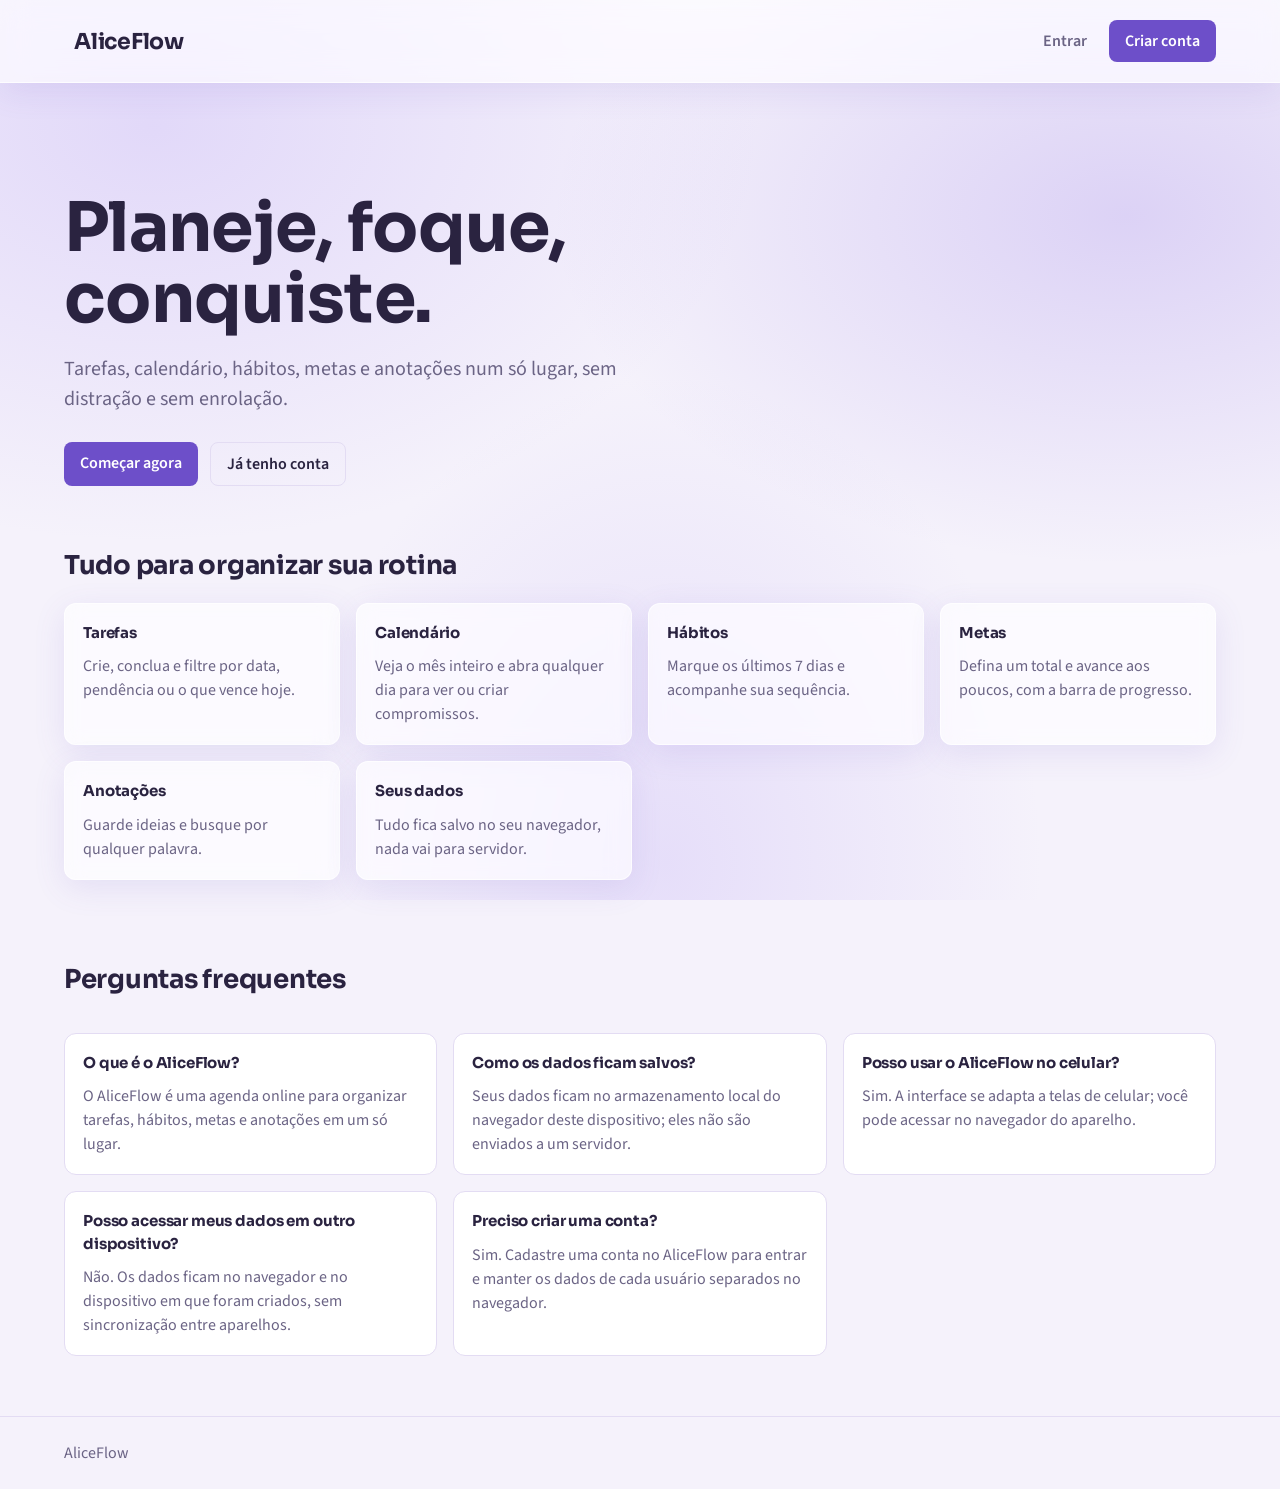
==== commit 8209c555: "ajeitando as cores" ====
--- a/index.html
+++ b/index.html
@@ -3,36 +3,145 @@
 <head>
 <meta charset="utf-8">
 <meta name="viewport" content="width=device-width, initial-scale=1">
-<title>AliceFlow | Agenda para organizar seus dias</title>
+<meta name="theme-color" content="#6d4fc9">
+<title>AliceFlow | Agenda online para organizar sua rotina</title>
+<meta name="description" content="Organize tarefas, hábitos, metas e anotações em uma agenda online simples. Acesse seu espaço AliceFlow.">
+<link rel="canonical" href="https://aliceone.netlify.app/">
+<meta property="og:type" content="website">
+<meta property="og:locale" content="pt_BR">
+<meta property="og:site_name" content="AliceFlow">
+<meta property="og:title" content="AliceFlow | Agenda online para organizar sua rotina">
+<meta property="og:description" content="Organize tarefas, hábitos, metas e anotações em uma agenda online simples. Acesse seu espaço AliceFlow.">
+<meta property="og:url" content="https://aliceone.netlify.app/">
+<meta property="og:image" content="https://aliceone.netlify.app/assets/og-image.webp">
+<meta property="og:image:type" content="image/webp">
+<meta property="og:image:width" content="1200">
+<meta property="og:image:height" content="630">
+<meta property="og:image:alt" content="AliceFlow, agenda online para organizar a rotina">
+<meta name="twitter:card" content="summary_large_image">
+<meta name="twitter:title" content="AliceFlow | Agenda online para organizar sua rotina">
+<meta name="twitter:description" content="Organize tarefas, hábitos, metas e anotações em uma agenda online simples. Acesse seu espaço AliceFlow.">
+<meta name="twitter:image" content="https://aliceone.netlify.app/assets/og-image.webp">
+<meta name="twitter:image:alt" content="AliceFlow, agenda online para organizar a rotina">
 <link rel="stylesheet" href="css/style.css">
 <link rel="stylesheet" href="css/landing.css">
+<script type="application/ld+json">
+{
+  "@context": "https://schema.org",
+  "@graph": [
+    {
+      "@type": "Organization",
+      "name": "AliceFlow",
+      "url": "https://aliceone.netlify.app/",
+      "logo": "https://aliceone.netlify.app/assets/aliceflow-logo.webp"
+    },
+    {
+      "@type": "SoftwareApplication",
+      "name": "AliceFlow",
+      "url": "https://aliceone.netlify.app/",
+      "description": "Agenda online para organizar tarefas, hábitos, metas e anotações em um só lugar",
+      "applicationCategory": "ProductivityApplication",
+      "operatingSystem": "Web"
+    },
+    {
+      "@type": "FAQPage",
+      "mainEntity": [
+        {
+          "@type": "Question",
+          "name": "O que é o AliceFlow?",
+          "acceptedAnswer": {
+            "@type": "Answer",
+            "text": "O AliceFlow é uma agenda online para organizar tarefas, hábitos, metas e anotações em um só lugar."
+          }
+        },
+        {
+          "@type": "Question",
+          "name": "Como os dados ficam salvos?",
+          "acceptedAnswer": {
+            "@type": "Answer",
+            "text": "Seus dados ficam no armazenamento local do navegador deste dispositivo; eles não são enviados a um servidor."
+          }
+        },
+        {
+          "@type": "Question",
+          "name": "Posso usar o AliceFlow no celular?",
+          "acceptedAnswer": {
+            "@type": "Answer",
+            "text": "Sim. A interface se adapta a telas de celular; você pode acessar no navegador do aparelho."
+          }
+        },
+        {
+          "@type": "Question",
+          "name": "Posso acessar meus dados em outro dispositivo?",
+          "acceptedAnswer": {
+            "@type": "Answer",
+            "text": "Não. Os dados ficam no navegador e no dispositivo em que foram criados, sem sincronização entre aparelhos."
+          }
+        },
+        {
+          "@type": "Question",
+          "name": "Preciso criar uma conta?",
+          "acceptedAnswer": {
+            "@type": "Answer",
+            "text": "Sim. Cadastre uma conta no AliceFlow para entrar e manter os dados de cada usuário separados no navegador."
+          }
+        }
+      ]
+    },
+    {
+      "@type": "BreadcrumbList",
+      "itemListElement": [
+        {
+          "@type": "ListItem",
+          "position": 1,
+          "name": "Início",
+          "item": "https://aliceone.netlify.app/"
+        }
+      ]
+    }
+  ]
+}
+</script>
 </head>
 <body>
 <header class="topo">
 <span class="logo">AliceFlow</span>
-<nav>
+<nav aria-label="Navegação principal">
 <a href="pages/autenticacao/login.html">Entrar</a>
 <a class="btn" id="topo-criar" href="pages/autenticacao/cadastro.html">Criar conta</a>
 </nav>
 </header>
-<section class="capa">
-<h1>Planeje, foque, conquiste.</h1>
+<main class="landing-main">
+<section class="capa" aria-labelledby="principal">
+<h1 id="principal">Planeje, foque, conquiste.</h1>
 <p>Tarefas, calendário, hábitos, metas e anotações num só lugar, sem distração e sem enrolação.</p>
 <div class="acoes">
 <a class="btn" id="criar" href="pages/autenticacao/cadastro.html">Começar agora</a>
 <a class="btn vazado" id="entrar" href="pages/autenticacao/login.html">Já tenho conta</a>
 </div>
 </section>
-<section class="recursos">
-<div><h3>Tarefas</h3><p>Crie, conclua e filtre por data, pendência ou o que vence hoje.</p></div>
-<div><h3>Calendário</h3><p>Veja o mês inteiro e abra qualquer dia para ver ou criar compromissos.</p></div>
-<div><h3>Hábitos</h3><p>Marque os últimos 7 dias e acompanhe sua sequência.</p></div>
-<div><h3>Metas</h3><p>Defina um total e avance aos poucos, com a barra de progresso.</p></div>
-<div><h3>Anotações</h3><p>Guarde ideias e busque por qualquer palavra.</p></div>
-<div><h3>Seus dados</h3><p>Tudo fica salvo no seu navegador, nada vai para servidor.</p></div>
+<section class="recursos" aria-labelledby="recursos-titulo">
+<h2 id="recursos-titulo">Tudo para organizar sua rotina</h2>
+<div class="recursos-grade">
+<article><h3>Tarefas</h3><p>Crie, conclua e filtre por data, pendência ou o que vence hoje.</p></article>
+<article><h3>Calendário</h3><p>Veja o mês inteiro e abra qualquer dia para ver ou criar compromissos.</p></article>
+<article><h3>Hábitos</h3><p>Marque os últimos 7 dias e acompanhe sua sequência.</p></article>
+<article><h3>Metas</h3><p>Defina um total e avance aos poucos, com a barra de progresso.</p></article>
+<article><h3>Anotações</h3><p>Guarde ideias e busque por qualquer palavra.</p></article>
+<article><h3>Seus dados</h3><p>Tudo fica salvo no seu navegador, nada vai para servidor.</p></article>
+</div>
 </section>
+<section class="faq" aria-labelledby="faq-titulo">
+<h2 id="faq-titulo">Perguntas frequentes</h2>
+<article><h3>O que é o AliceFlow?</h3><p>O AliceFlow é uma agenda online para organizar tarefas, hábitos, metas e anotações em um só lugar.</p></article>
+<article><h3>Como os dados ficam salvos?</h3><p>Seus dados ficam no armazenamento local do navegador deste dispositivo; eles não são enviados a um servidor.</p></article>
+<article><h3>Posso usar o AliceFlow no celular?</h3><p>Sim. A interface se adapta a telas de celular; você pode acessar no navegador do aparelho.</p></article>
+<article><h3>Posso acessar meus dados em outro dispositivo?</h3><p>Não. Os dados ficam no navegador e no dispositivo em que foram criados, sem sincronização entre aparelhos.</p></article>
+<article><h3>Preciso criar uma conta?</h3><p>Sim. Cadastre uma conta no AliceFlow para entrar e manter os dados de cada usuário separados no navegador.</p></article>
+</section>
+</main>
 <footer>AliceFlow</footer>
 <script src="js/storage.js"></script>
 <script src="js/landing.js"></script>
 </body>
-</html>+</html>
--- a/css/style.css
+++ b/css/style.css
@@ -1,9 +1,10 @@
 @import url("https://fonts.googleapis.com/css2?family=Sora:wght@500;700&family=Source+Sans+3:wght@400;600&display=swap");
-:root{--bg:#eef0f6;--card:#fff;--tx:#1b1f3b;--mu:#666b8a;--ln:#dcdfeb;--ac:#3b4fe0;--on:#fff;--ok:#1f9d6b;--bad:#c93c4b}
-@media (prefers-color-scheme:dark){:root:not([data-theme=light]){--bg:#12141f;--card:#1b1e2e;--tx:#e8eaf6;--mu:#9498b8;--ln:#2c3048;--ac:#8b9bff;--on:#12141f;--ok:#4cc790;--bad:#ff7b88}}
-:root[data-theme=dark]{--bg:#12141f;--card:#1b1e2e;--tx:#e8eaf6;--mu:#9498b8;--ln:#2c3048;--ac:#8b9bff;--on:#12141f;--ok:#4cc790;--bad:#ff7b88}
+:root{--bg:#f5f2fb;--card:#ffffff;--tx:#2a2340;--mu:#6b6485;--ln:#e3dcf3;--ac:#6d4fc9;--on:#ffffff;--ok:#1f9d6b;--bad:#c93c4b;--vidro:rgba(255,255,255,.65);--vidro-borda:rgba(255,255,255,.7);--vidro-sombra:0 8px 32px rgba(109,79,201,.12)}
+@media (prefers-color-scheme:dark){:root:not([data-theme=light]){--bg:#17131f;--card:#211b2e;--tx:#ece8f7;--mu:#a79fc2;--ln:#352c4a;--ac:#b9a3f5;--on:#17131f;--ok:#4cc790;--bad:#ff7b88;--vidro:rgba(33,27,46,.60);--vidro-borda:rgba(185,163,245,.18);--vidro-sombra:0 8px 32px rgba(0,0,0,.35)}:root:not([data-theme=light]) body{background-image:radial-gradient(ellipse at 12% 14%,rgba(185,163,245,.24),transparent 38%),radial-gradient(ellipse at 88% 24%,rgba(155,127,232,.22),transparent 36%),radial-gradient(ellipse at 52% 96%,rgba(185,163,245,.20),transparent 40%)}}
+:root[data-theme=dark]{--bg:#17131f;--card:#211b2e;--tx:#ece8f7;--mu:#a79fc2;--ln:#352c4a;--ac:#b9a3f5;--on:#17131f;--ok:#4cc790;--bad:#ff7b88;--vidro:rgba(33,27,46,.60);--vidro-borda:rgba(185,163,245,.18);--vidro-sombra:0 8px 32px rgba(0,0,0,.35)}
+:root[data-theme=dark] body{background-image:radial-gradient(ellipse at 12% 14%,rgba(185,163,245,.24),transparent 38%),radial-gradient(ellipse at 88% 24%,rgba(155,127,232,.22),transparent 36%),radial-gradient(ellipse at 52% 96%,rgba(185,163,245,.20),transparent 40%)}
 *{box-sizing:border-box;margin:0}
-body{background:var(--bg);color:var(--tx);font:400 16px/1.5 "Source Sans 3",system-ui,sans-serif;min-height:100vh}
+body{background-color:var(--bg);background-image:radial-gradient(ellipse at 12% 14%,rgba(185,163,245,.32),transparent 38%),radial-gradient(ellipse at 88% 24%,rgba(155,127,232,.28),transparent 36%),radial-gradient(ellipse at 52% 96%,rgba(185,163,245,.25),transparent 40%);background-repeat:no-repeat;background-attachment:fixed;color:var(--tx);font:400 16px/1.5 "Source Sans 3",system-ui,sans-serif;min-height:100vh}
 body[data-page]{display:grid;grid-template-columns:220px 1fr}
 h1,h2,h3,.logo{font-family:Sora,system-ui,sans-serif;letter-spacing:-.01em}
 a{color:var(--ac)}
@@ -15,7 +16,7 @@
 nav a.on{background:var(--ac);color:var(--on)}
 .sair{margin-top:auto;text-align:left;padding:9px 12px;color:var(--mu);font-weight:600}
 main{padding:32px clamp(16px,4vw,48px);max-width:860px;width:100%}
-h2{font-size:26px;margin-bottom:18px}
+h1,h2{font-size:26px;margin-bottom:18px}
 h3{font-size:15px;margin-bottom:10px}
 .hero{display:flex;align-items:center;gap:24px;margin-bottom:24px;color:var(--mu)}
 .ring{width:110px;height:110px;flex:none;position:relative}
@@ -37,12 +38,13 @@
 .empty{color:var(--mu);padding:6px 0}
 input,select,textarea,button{font:inherit;color:inherit}
 input[type=text],input[type=email],input[type=password],input[type=date],input[type=number],select,textarea{background:var(--bg);border:1px solid var(--ln);border-radius:8px;padding:9px 12px;min-width:0}
+input::placeholder,textarea::placeholder{color:var(--mu)}
 input[type=checkbox]{width:19px;height:19px;accent-color:var(--ac)}
 form{display:flex;gap:8px;margin-bottom:16px;flex-wrap:wrap}
 form input[type=text],form textarea{flex:1;min-width:140px}
 button{cursor:pointer;border:0;background:none}
 .btn{background:var(--ac);color:var(--on);border-radius:8px;padding:9px 16px;font-weight:600;text-decoration:none;display:inline-block}
-.btn.perigo{background:var(--bad);color:#fff}
+.btn.perigo{background:var(--bad);color:var(--on)}
 .btn.vazado{background:none;color:var(--tx);border:1px solid var(--ln)}
 .x{color:var(--mu);font-size:20px;line-height:1;padding:2px 6px;border-radius:6px}
 .x:hover{color:var(--bad)}
@@ -60,9 +62,9 @@
 .day b{position:absolute;bottom:5px;left:50%;width:5px;height:5px;margin-left:-2.5px;border-radius:50%;background:var(--ok)}
 .dots{display:flex;gap:5px}
 .dot{width:28px;height:28px;border-radius:6px;border:1px solid var(--ln);font-size:12px;color:var(--mu)}
-.dot.on{background:var(--ok);border-color:var(--ok);color:#fff}
+.dot.on{background:var(--card);border-color:var(--ok);color:var(--tx)}
 .bar{height:8px;border-radius:99px;background:var(--bg);overflow:hidden;margin:8px 0}
-.bar i{display:block;height:100%;background:var(--ac)}
+.bar i{display:block;height:100%;background:linear-gradient(90deg,#6d4fc9,#9b7fe8)}
 .meta{display:flex;align-items:center;gap:8px;margin-bottom:6px}
 .meta h3{flex:1;margin:0}
 .notas{display:grid;grid-template-columns:repeat(auto-fill,minmax(230px,1fr));gap:12px}
@@ -70,4 +72,11 @@
 .nota p{margin-bottom:8px;overflow-wrap:anywhere}
 #busca{width:100%;margin-bottom:16px}
 .campo{display:grid;gap:6px;margin-bottom:12px}
-@media (prefers-reduced-motion:no-preference){.bar i{transition:width .3s}}+.vidro{background:var(--vidro);backdrop-filter:blur(14px) saturate(140%);-webkit-backdrop-filter:blur(14px) saturate(140%);border:1px solid var(--vidro-borda);box-shadow:var(--vidro-sombra)}
+.stat,.box,.nota,body[data-page] nav{background:var(--vidro);backdrop-filter:blur(10px) saturate(140%);-webkit-backdrop-filter:blur(10px) saturate(140%);border-color:var(--vidro-borda);box-shadow:var(--vidro-sombra)}
+body[data-page] nav{backdrop-filter:blur(18px) saturate(140%);-webkit-backdrop-filter:blur(18px) saturate(140%)}
+.box .box{background:var(--vidro);backdrop-filter:none;-webkit-backdrop-filter:none;box-shadow:none}
+@media (prefers-reduced-motion:no-preference){.bar i{transition:width .3s}}
+@supports not ((backdrop-filter:blur(1px)) or (-webkit-backdrop-filter:blur(1px))){.vidro,.stat,.box,.nota,body[data-page] nav,.box .box{background:var(--card);backdrop-filter:none;-webkit-backdrop-filter:none}}
+@media (prefers-reduced-transparency:reduce){.vidro,.stat,.box,.nota,body[data-page] nav,.box .box{background:var(--card);backdrop-filter:none;-webkit-backdrop-filter:none}}
+@media (prefers-contrast:more){.vidro,.stat,.box,.nota,body[data-page] nav,.box .box{background:var(--card);backdrop-filter:none;-webkit-backdrop-filter:none;border-color:var(--tx)}}
--- a/css/landing.css
+++ b/css/landing.css
@@ -1,10 +1,19 @@
-.topo{display:flex;justify-content:space-between;align-items:center;padding:20px clamp(16px,5vw,64px)}
+.topo{display:flex;justify-content:space-between;align-items:center;padding:20px clamp(16px,5vw,64px);background:var(--vidro);backdrop-filter:blur(14px) saturate(140%);-webkit-backdrop-filter:blur(14px) saturate(140%);border-bottom:1px solid var(--vidro-borda);box-shadow:var(--vidro-sombra)}
 .topo nav{all:unset;display:flex;gap:10px;align-items:center}
+.landing-main{padding:0;max-width:none}
 .capa{padding:clamp(40px,10vw,110px) clamp(16px,5vw,64px) 40px;max-width:900px}
 .capa h1{font-size:clamp(36px,7vw,68px);line-height:1.05;margin-bottom:18px}
 .capa p{font-size:20px;color:var(--mu);max-width:560px;margin-bottom:28px}
 .acoes{display:flex;gap:12px;flex-wrap:wrap}
-.recursos{display:grid;grid-template-columns:repeat(auto-fit,minmax(240px,1fr));gap:16px;padding:20px clamp(16px,5vw,64px) 60px}
-.recursos div{background:var(--card);border:1px solid var(--ln);border-radius:12px;padding:18px}
-.recursos p{color:var(--mu)}
-footer{padding:24px clamp(16px,5vw,64px);color:var(--mu);border-top:1px solid var(--ln)}+.recursos,.faq{padding:20px clamp(16px,5vw,64px) 60px}
+.recursos h2,.faq h2{margin-bottom:18px}
+.recursos-grade{display:grid;grid-template-columns:repeat(auto-fit,minmax(240px,1fr));gap:16px}
+.recursos article,.faq article{background:var(--card);border:1px solid var(--ln);border-radius:12px;padding:18px}
+.recursos p,.faq p{color:var(--mu)}
+.faq{display:grid;grid-template-columns:repeat(auto-fit,minmax(280px,1fr));gap:16px}
+.faq h2{grid-column:1/-1}
+footer{padding:24px clamp(16px,5vw,64px);color:var(--mu);border-top:1px solid var(--ln)}
+.recursos article{background:var(--vidro);backdrop-filter:blur(10px) saturate(140%);-webkit-backdrop-filter:blur(10px) saturate(140%);border-color:var(--vidro-borda);box-shadow:var(--vidro-sombra)}
+@supports not ((backdrop-filter:blur(1px)) or (-webkit-backdrop-filter:blur(1px))){.topo,.recursos article{background:var(--card);backdrop-filter:none;-webkit-backdrop-filter:none}}
+@media (prefers-reduced-transparency:reduce){.topo,.recursos article{background:var(--card);backdrop-filter:none;-webkit-backdrop-filter:none}}
+@media (prefers-contrast:more){.topo,.recursos article{background:var(--card);backdrop-filter:none;-webkit-backdrop-filter:none;border-color:var(--tx)}}
